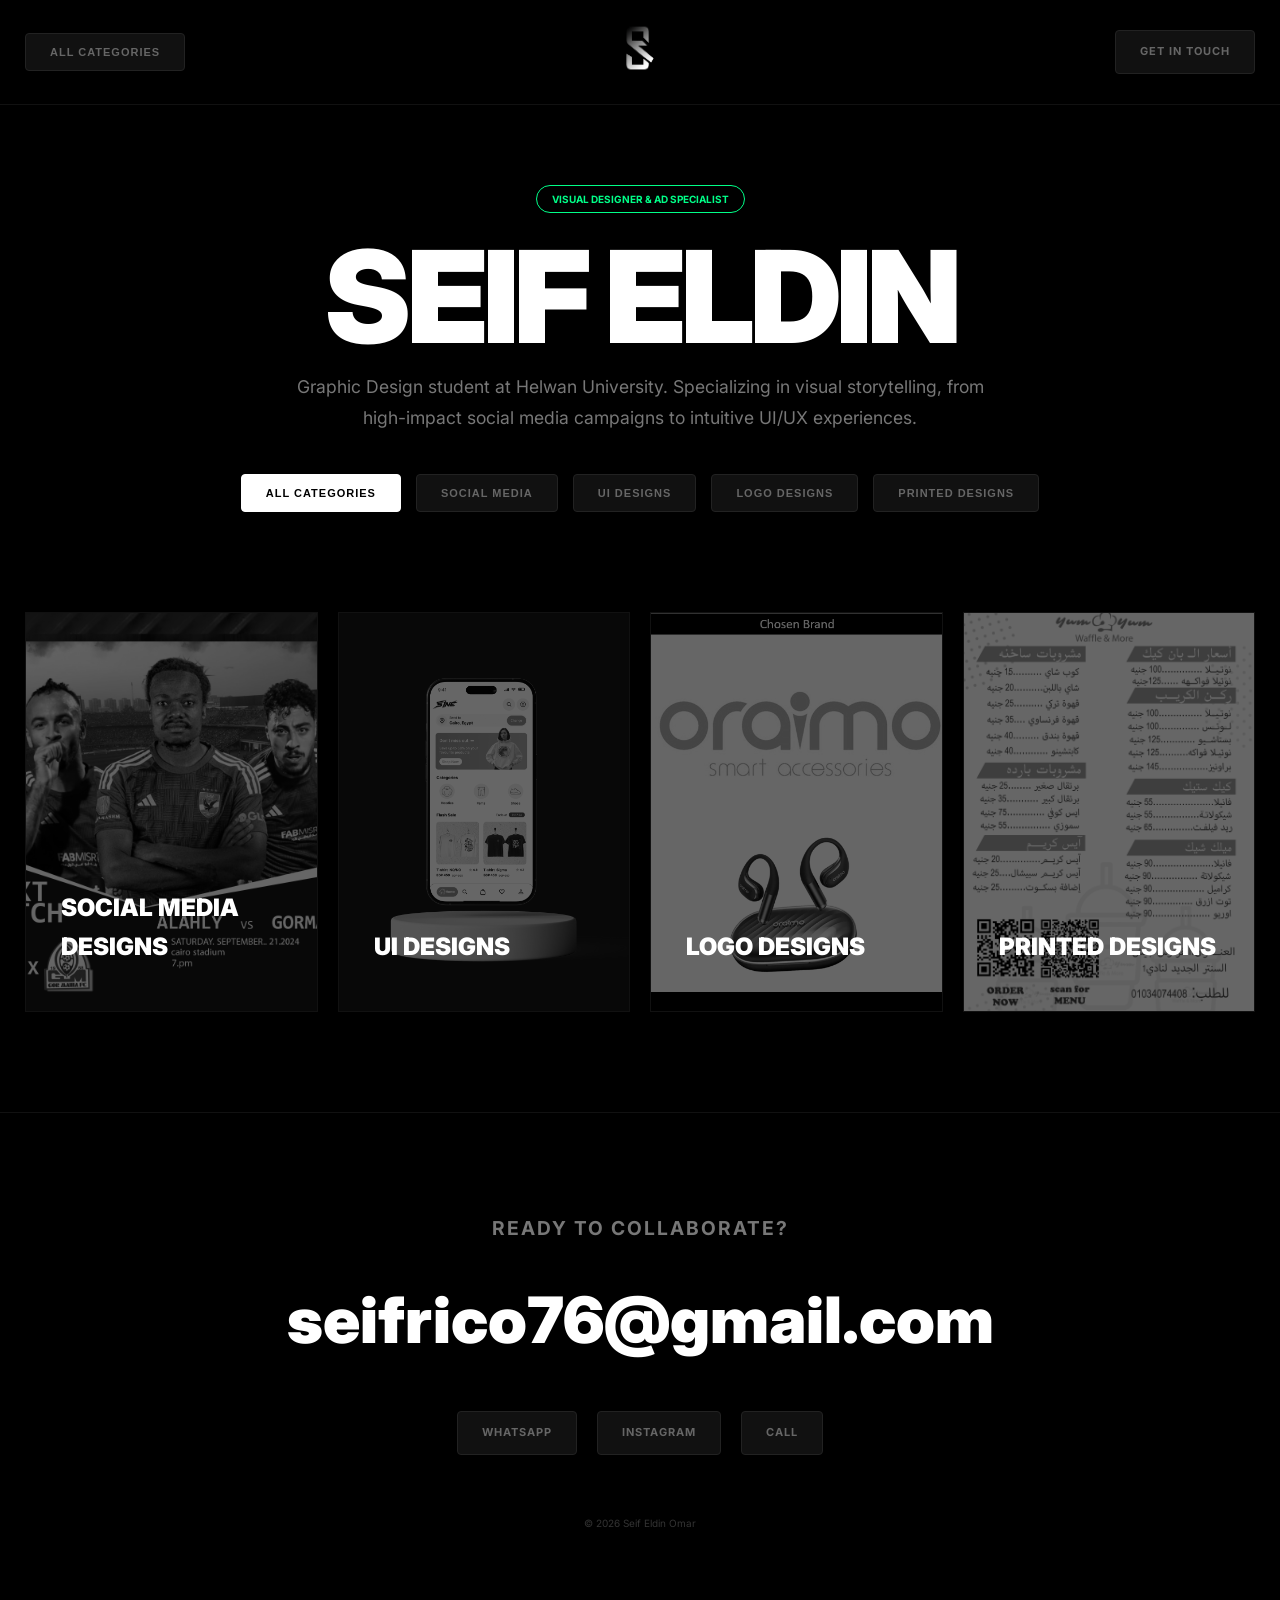
==== index.html @ 11c58bf7 ".." ====
<!DOCTYPE html>
<html lang="en">
<head>
    <meta charset="UTF-8">
    <meta name="viewport" content="width=device-width, initial-scale=1.0">
    <title>Seif Eldin Omar | Portfolio</title>
    <link href="https://fonts.googleapis.com/css2?family=Inter:wght@400;700;900&display=swap" rel="stylesheet">
    <link rel="stylesheet" href="style.css">
</head>
<body>

    <header>
        <nav class="container">
            <div class="nav-left">
                <button class="nav-btn" onclick="showAllCategories()">ALL CATEGORIES</button>
            </div>
            <div class="logo-container">
                <img src="seif logo copy.png" alt="Seif Logo" class="center-logo">
            </div>
            <div class="nav-right">
                <a href="#contact" class="nav-btn">GET IN TOUCH</a>
            </div>
        </nav>
    </header>

    <section class="hero">
        <div class="container">
            <span class="badge">Visual Designer & Ad Specialist</span>
            <h1 class="hero-title">SEIF ELDIN</h1>
            <p class="hero-bio">Graphic Design student at Helwan University. Specializing in visual storytelling, 
                from high-impact social media campaigns to intuitive UI/UX experiences.</p>

            <div class="folder-filters" id="main-filters">
                <button class="filter-btn active" id="btn-all" onclick="showAllCategories()">All Categories</button>
                <button class="filter-btn" id="btn-social" onclick="openCategory('social-main')">Social Media</button>
                <button class="filter-btn" id="btn-ui" onclick="openCategory('ui-main')">UI Designs</button>
                <button class="filter-btn" id="btn-logo" onclick="openCategory('logo-main')">Logo Designs</button>
                <button class="filter-btn" id="btn-printed" onclick="openCategory('printed-main')">Printed Designs</button>
            </div>

            <div class="sub-filters" id="ui-subs" style="display: none;">
                <button class="sub-btn" onclick="filterSelection('sine-app')">Sine App</button>
                <button class="sub-btn" onclick="filterSelection('material-crafts')">Material Crafts App</button>
                <button class="sub-btn" onclick="filterSelection('circa')">Circa Case Study</button>
            </div>

            <div class="sub-filters" id="social-subs" style="display: none;">
                <button class="sub-btn" onclick="filterSelection('football')">Alahly Empire</button>
                <button class="sub-btn" onclick="filterSelection('touha')">Touha Tourism</button>
                <button class="sub-btn" onclick="filterSelection('uni')">Uni Projects</button>
            </div>
            
            <div class="sub-filters" id="logo-subs" style="display: none;">
                <!-- Logo section sub-filters can be added here -->
            </div>

            <div class="sub-filters" id="printed-subs" style="display: none;">
                <button class="sub-btn" onclick="filterSelection('yum')">Yum Yum Menu</button>
            </div>
        </div>
    </section>

    <section id="work" class="container">
        <div class="grid" id="portfolio-grid">
            
            <!-- Category Covers -->
            <div class="card category-cover" onclick="openCategory('social-main')">
                <img src="Alahly V gormahia.png"> <div class="cover-overlay"><h3>Social Media Designs</h3></div>
            </div>
            <div class="card category-cover" onclick="openCategory('ui-main')">
                <img src="sine Home.png"> <div class="cover-overlay"><h3>UI Designs</h3></div>
            </div>
            <div class="card category-cover" onclick="openCategory('logo-main')">
                <img src="Oraimo.png"> <div class="cover-overlay"><h3>Logo Designs</h3></div>
            </div>
            <div class="card category-cover" onclick="openCategory('printed-main')">
                <img src="yum yum menu New 2 copy.jpg"> <div class="cover-overlay"><h3>Printed Designs</h3></div>
            </div>

            <!-- Logo Section Items -->
            <div class="card item-card logo" onclick="window.open('Oraimo logo Redesigns .pdf', '_blank')">
                <img src="Oraimo.png"> 
                <div class="cover-overlay"><h3>[PDF] Oraimo Logo Redesign</h3></div>
            </div>

            <!-- UI Section Items -->
            <div class="card item-card ui circa" onclick="window.open('UI Presentation ( Circa ).pdf', '_blank')">
                <img src="circa cover.png"> 
                <div class="cover-overlay"><h3>[PDF] Circa Case Study</h3></div>
            </div>
            <div class="card item-card ui material-crafts"><img src="splash.png"><h3>Splash</h3></div>
            <div class="card item-card ui material-crafts"><img src="Onboarding 1.png"><h3>Onboarding 1</h3></div>
            <div class="card item-card ui material-crafts"><img src="Onboarding 2.png"><h3>Onboarding 2</h3></div>
            <div class="card item-card ui material-crafts"><img src="Onboarding 3.png"><h3>Onboarding 3</h3></div>
            <div class="card item-card ui material-crafts"><img src="Sign in.png"><h3>Sign In</h3></div>
            <div class="card item-card ui material-crafts"><img src="Sign up.png"><h3>Sign Up</h3></div>
            <div class="card item-card ui material-crafts"><img src="home copy.png"><h3>Home</h3></div>
            <div class="card item-card ui material-crafts"><img src="product list.png"><h3>Product List</h3></div>
            <div class="card item-card ui material-crafts"><img src="product detailes.png"><h3>Product Details</h3></div>
            <div class="card item-card ui material-crafts"><img src="Favourites.png"><h3>Favourites</h3></div>
            <div class="card item-card ui material-crafts"><img src="Cart.png"><h3>Cart</h3></div>
            <div class="card item-card ui material-crafts"><img src="Profile.png"><h3>Profile</h3></div>

            <div class="card item-card ui sine-app"><img src="sine Home.png"><h3>Home</h3></div>
            <div class="card item-card ui sine-app"><img src="sine product List.png"><h3>Product List</h3></div>
            <div class="card item-card ui sine-app"><img src="sine product detailes.png"><h3>Product Details</h3></div>
            <div class="card item-card ui sine-app"><img src="sine filters.png"><h3>Filters</h3></div> 
            <div class="card item-card ui sine-app"><img src="sine Cart.png"><h3>Cart</h3></div>
            <div class="card item-card ui sine-app"><img src="sine Checkout.png"><h3>Checkout</h3></div>
            <div class="card item-card ui sine-app"><img src="sine Orders.png"><h3>Orders</h3></div>
            <div class="card item-card ui sine-app"><img src="sine Addresses.png"><h3>Addresses</h3></div>
            <div class="card item-card ui sine-app"><img src="sine Payment.png"><h3>Payment</h3></div>
            <div class="card item-card ui sine-app"><img src="sine Profile.png"><h3>Profile</h3></div>
            <div class="card item-card ui sine-app"><img src="sine Settings .png"><h3>Settings</h3></div>

            <!-- Social Media Section Items -->
            <div class="card item-card football social"><img src="Alahly V gormahia.png"><h3>Ahly vs Gormahia</h3></div>
            <div class="card item-card football social"><img src="Alahly Vs elesmaily.jpg"><h3>Ahly vs Ismaily</h3></div>
            <div class="card item-card football social"><img src="Alahly Vs Elzamalek.png"><h3>Ahly vs Zamalek</h3></div>
            <div class="card item-card football social"><img src="Alahly vs Patchuca.png"><h3>Ahly vs Patchuca</h3></div>
            <div class="card item-card football social"><img src="Real Madrid vs Sevilla copy.png"><h3>Real Madrid vs Sevilla</h3></div>
            <div class="card item-card touha social"><img src="اسوان 1.png"><h3>Aswan</h3></div>
            <div class="card item-card touha social"><img src="الاقصر 2.png"><h3>Luxor</h3></div>
            <div class="card item-card touha social"><img src="Touha.png"><h3>Touha</h3></div>
            <div class="card item-card uni social"><img src="Isis Green tea copy.jpg"><h3>Isis</h3></div>
            <div class="card item-card uni social"><img src="Redbull copy.jpg"><h3>Redbull</h3></div>
            <div class="card item-card uni social"><img src="Six hats white (Bab elsham) copy.jpg"><h3>Bab Elsham</h3></div>
            <div class="card item-card uni social"><img src="collage 1 copy.jpg"><h3>Collage</h3></div>
            <div class="card item-card uni social"><img src="Frida copy.jpg"><h3>Frida</h3></div>
            <div class="card item-card uni social"><img src="Twist final 1.jpg"><h3>Twist</h3></div>

            <!-- Printed Section Items -->
            <div class="card item-card printed yum"><img src="yum yum menu New 2 copy.jpg"><h3>Yum Yum Menu</h3></div>
            <div class="card item-card printed yum"><img src="Vedio frame 1.jpg"><h3>Video Frame</h3></div>
        </div>
    </section>

    <div id="myModal" class="modal">
        <span class="close">&times;</span>
        <img class="modal-content" id="img01">
        <div id="caption"></div>
    </div>

    <footer id="contact">
        <div class="container">
            <h2 class="footer-title">Ready to collaborate?</h2>
            <a href="mailto:seifrico76@gmail.com" class="email-link">seifrico76@gmail.com</a>
            <div class="contact-grid">
                <a href="https://wa.me/201002324228" target="_blank" class="contact-item btn-styled">WhatsApp</a>
                <a href="https://www.instagram.com/seifomar__" target="_blank" class="contact-item btn-styled">Instagram</a>
                <a href="tel:01002324228" class="contact-item btn-styled">Call</a>
            </div>
            <p class="copyright">© 2026 Seif Eldin Omar</p>
        </div>
    </footer>

    <script>
        function openCategory(type) {
            document.querySelectorAll('.sub-filters').forEach(el => el.style.display = 'none');
            document.querySelectorAll('.item-card').forEach(el => el.style.display = 'none');
            document.querySelectorAll('.category-cover').forEach(el => el.style.display = 'none');
            document.querySelectorAll('.filter-btn').forEach(b => b.classList.remove('active'));
            
            if (type === 'social-main') {
                document.getElementById('social-subs').style.display = 'flex';
                document.getElementById('btn-social').classList.add('active');
                filterSelection('social');
            } else if (type === 'ui-main') {
                document.getElementById('ui-subs').style.display = 'flex';
                document.getElementById('btn-ui').classList.add('active');
                filterSelection('ui');
            } else if (type === 'logo-main') {
                document.getElementById('logo-subs').style.display = 'flex';
                document.getElementById('btn-logo').classList.add('active');
                filterSelection('logo');
            } else if (type === 'printed-main') {
                document.getElementById('printed-subs').style.display = 'flex';
                document.getElementById('btn-printed').classList.add('active');
                filterSelection('printed');
            }
        }

        function showAllCategories() {
            document.querySelectorAll('.sub-filters').forEach(el => el.style.display = 'none');
            document.querySelectorAll('.item-card').forEach(el => el.style.display = 'none');
            document.querySelectorAll('.category-cover').forEach(el => el.style.display = 'block');
            document.querySelectorAll('.filter-btn').forEach(b => b.classList.remove('active'));
            document.getElementById('btn-all').classList.add('active');
        }

        function filterSelection(c) {
            var x = document.getElementsByClassName("item-card");
            for (var i = 0; i < x.length; i++) {
                x[i].style.display = "none";
                if (x[i].className.indexOf(c) > -1) x[i].style.display = "block";
            }
        }

        window.onload = showAllCategories;

        var modal = document.getElementById("myModal");
        var modalImg = document.getElementById("img01");
        
        document.getElementById('portfolio-grid').addEventListener('click', function(e) {
            const card = e.target.closest('.item-card');
            if (e.target.tagName === 'IMG' && card && !card.classList.contains('circa') && !card.classList.contains('logo')) {
                modal.style.display = "block";
                modalImg.src = e.target.src;
                document.getElementById("caption").innerHTML = card.querySelector('h3').innerHTML;
            }
        });

        document.querySelector(".close").onclick = function() { modal.style.display = "none"; }
        window.onclick = function(event) { if (event.target == modal) modal.style.display = "none"; }
    </script>
</body>
</html>
---- style.css ----
/* --- Root Variables --- */
:root {
    --bg: #000;
    --accent: #00ff88;
    --text-dim: #777;
    --border: #222;
    --card-bg: #080808;
    --white: #ffffff;
}

/* --- Global Reset --- */
* {
    margin: 0;
    padding: 0;
    box-sizing: border-box;
}

body {
    background: var(--bg);
    color: var(--white);
    font-family: 'Inter', sans-serif;
    overflow-x: hidden;
    line-height: 1.6;
}

.container {
    max-width: 1400px;
    margin: 0 auto;
    padding: 0 25px;
}

/* --- Global Buttons & Links --- */
.filter-btn, .nav-btn, .btn-styled {
    background: #111;
    color: #666;
    border: 1px solid var(--border);
    padding: 12px 24px;
    cursor: pointer;
    font-weight: 700;
    border-radius: 4px;
    text-transform: uppercase;
    font-size: 11px;
    letter-spacing: 1px;
    transition: all 0.3s ease;
    text-decoration: none;
    display: inline-block;
}

.filter-btn.active, .filter-btn:hover, .nav-btn:hover, .btn-styled:hover {
    background: var(--white) !important;
    color: #000 !important;
    border-color: var(--white) !important;
}

/* --- Header & Navigation --- */
header {
    padding: 30px 0;
    position: sticky;
    top: 0;
    background: rgba(0, 0, 0, 0.85);
    backdrop-filter: blur(15px);
    z-index: 1000;
    border-bottom: 1px solid #111;
}

nav {
    display: flex;
    justify-content: space-between;
    align-items: center;
    position: relative;
}

.logo-container {
    position: absolute;
    left: 50%;
    transform: translateX(-50%);
}

.center-logo {
    height: 60px;
    filter: invert(1);
    transition: 0.5s ease;
    cursor: pointer;
}

/* --- Hero Section --- */
.hero {
    padding: 80px 0 40px;
    text-align: center;
}

.badge {
    display: inline-block;
    padding: 5px 15px;
    border: 1px solid var(--accent);
    color: var(--accent);
    font-size: 10px;
    text-transform: uppercase;
    font-weight: 700;
    border-radius: 20px;
    margin-bottom: 20px;
}

.hero-title {
    font-size: clamp(3rem, 10vw, 8rem);
    font-weight: 900;
    letter-spacing: -5px;
    margin-bottom: 10px;
    line-height: 1;
}

.hero-bio {
    max-width: 700px;
    margin: 0 auto 40px;
    font-size: 1.1rem;
    color: var(--text-dim);
    line-height: 1.8;
}

/* --- Filters Layout --- */
.folder-filters {
    display: flex;
    justify-content: center;
    gap: 15px;
    flex-wrap: wrap;
}

/* Sub-Filters (Green Capsules) */
.sub-filters {
    display: flex;
    justify-content: center;
    gap: 12px;
    margin-top: 30px;
    margin-bottom: 20px;
    flex-wrap: wrap;
    animation: fadeIn 0.5s ease;
}

.sub-btn {
    background: transparent;
    color: var(--accent);
    border: 1px solid var(--accent);
    padding: 10px 25px;
    cursor: pointer;
    border-radius: 30px;
    font-size: 11px;
    font-weight: 700;
    text-transform: uppercase;
    transition: 0.3s;
}

.sub-btn:hover {
    background: var(--accent);
    color: #000;
}

@keyframes fadeIn {
    from { opacity: 0; transform: translateY(-10px); }
    to { opacity: 1; transform: translateY(0); }
}

/* --- Grid System - 4 columns --- */
.grid {
    display: grid;
    grid-template-columns: repeat(4, 1fr);
    gap: 20px;
    padding: 60px 0 100px;
}

.card {
    background: var(--card-bg);
    border: 1px solid #111;
    overflow: hidden;
    cursor: pointer;
    transition: 0.3s;
}

.card img {
    width: 100%;
    aspect-ratio: 1/1.2;
    object-fit: cover;
    display: block;
    filter: grayscale(1);
    transition: 0.6s;
}

.card:hover img {
    filter: grayscale(0);
    transform: scale(1.03);
}

.card h3 {
    padding: 15px;
    font-size: 11px;
    color: var(--text-dim);
    text-align: center;
    text-transform: uppercase;
}

/* PDF/Logo Specific Formatting */
.item-card.circa img, .item-card.logo img {
    object-fit: contain;
    background: #000;
    padding: 20px;
}

/* --- Category Covers --- */
.category-cover {
    position: relative;
    height: 400px;
}

.category-cover img {
    height: 100%;
    filter: brightness(0.4) grayscale(1);
}

.cover-overlay {
    position: absolute;
    bottom: 30px;
    left: 20px;
    pointer-events: none;
}

.cover-overlay h3 {
    font-size: 24px;
    color: var(--white);
    font-weight: 900;
    text-align: left;
}

.item-card {
    display: none;
}

/* --- Modal --- */
.modal {
    display: none;
    position: fixed;
    z-index: 2000;
    left: 0; top: 0;
    width: 100%; height: 100%;
    background: rgba(0,0,0,0.95);
    backdrop-filter: blur(10px);
}

.modal-content {
    margin: auto;
    display: block;
    max-height: 85vh;
    position: relative;
    top: 50%;
    transform: translateY(-50%);
}

.close {
    position: absolute;
    top: 20px;
    right: 35px;
    color: #fff;
    font-size: 40px;
    cursor: pointer;
}

#caption {
    text-align: center;
    color: var(--accent);
    padding: 10px;
    text-transform: uppercase;
}

/* --- Footer --- */
footer {
    padding: 100px 0;
    text-align: center;
    border-top: 1px solid #111;
}

.footer-title {
    font-size: 1.2rem;
    color: var(--text-dim);
    margin-bottom: 25px;
    text-transform: uppercase;
    letter-spacing: 2px;
}

.email-link {
    font-size: clamp(2rem, 5vw, 4rem);
    color: var(--white);
    text-decoration: none;
    font-weight: 900;
}

.email-link:hover { color: var(--accent); }

.contact-grid {
    display: flex;
    justify-content: center;
    gap: 20px;
    margin-top: 40px;
    flex-wrap: wrap;
}

.copyright { margin-top: 60px; color: #333; font-size: 10px; }

/* --- Responsive --- */
@media (max-width: 1024px) { .grid { grid-template-columns: repeat(2, 1fr); } }
@media (max-width: 600px) { 
    .grid { grid-template-columns: 1fr; }
    .logo-container { position: static; transform: none; margin-bottom: 10px; }
    nav { flex-direction: column; }
}
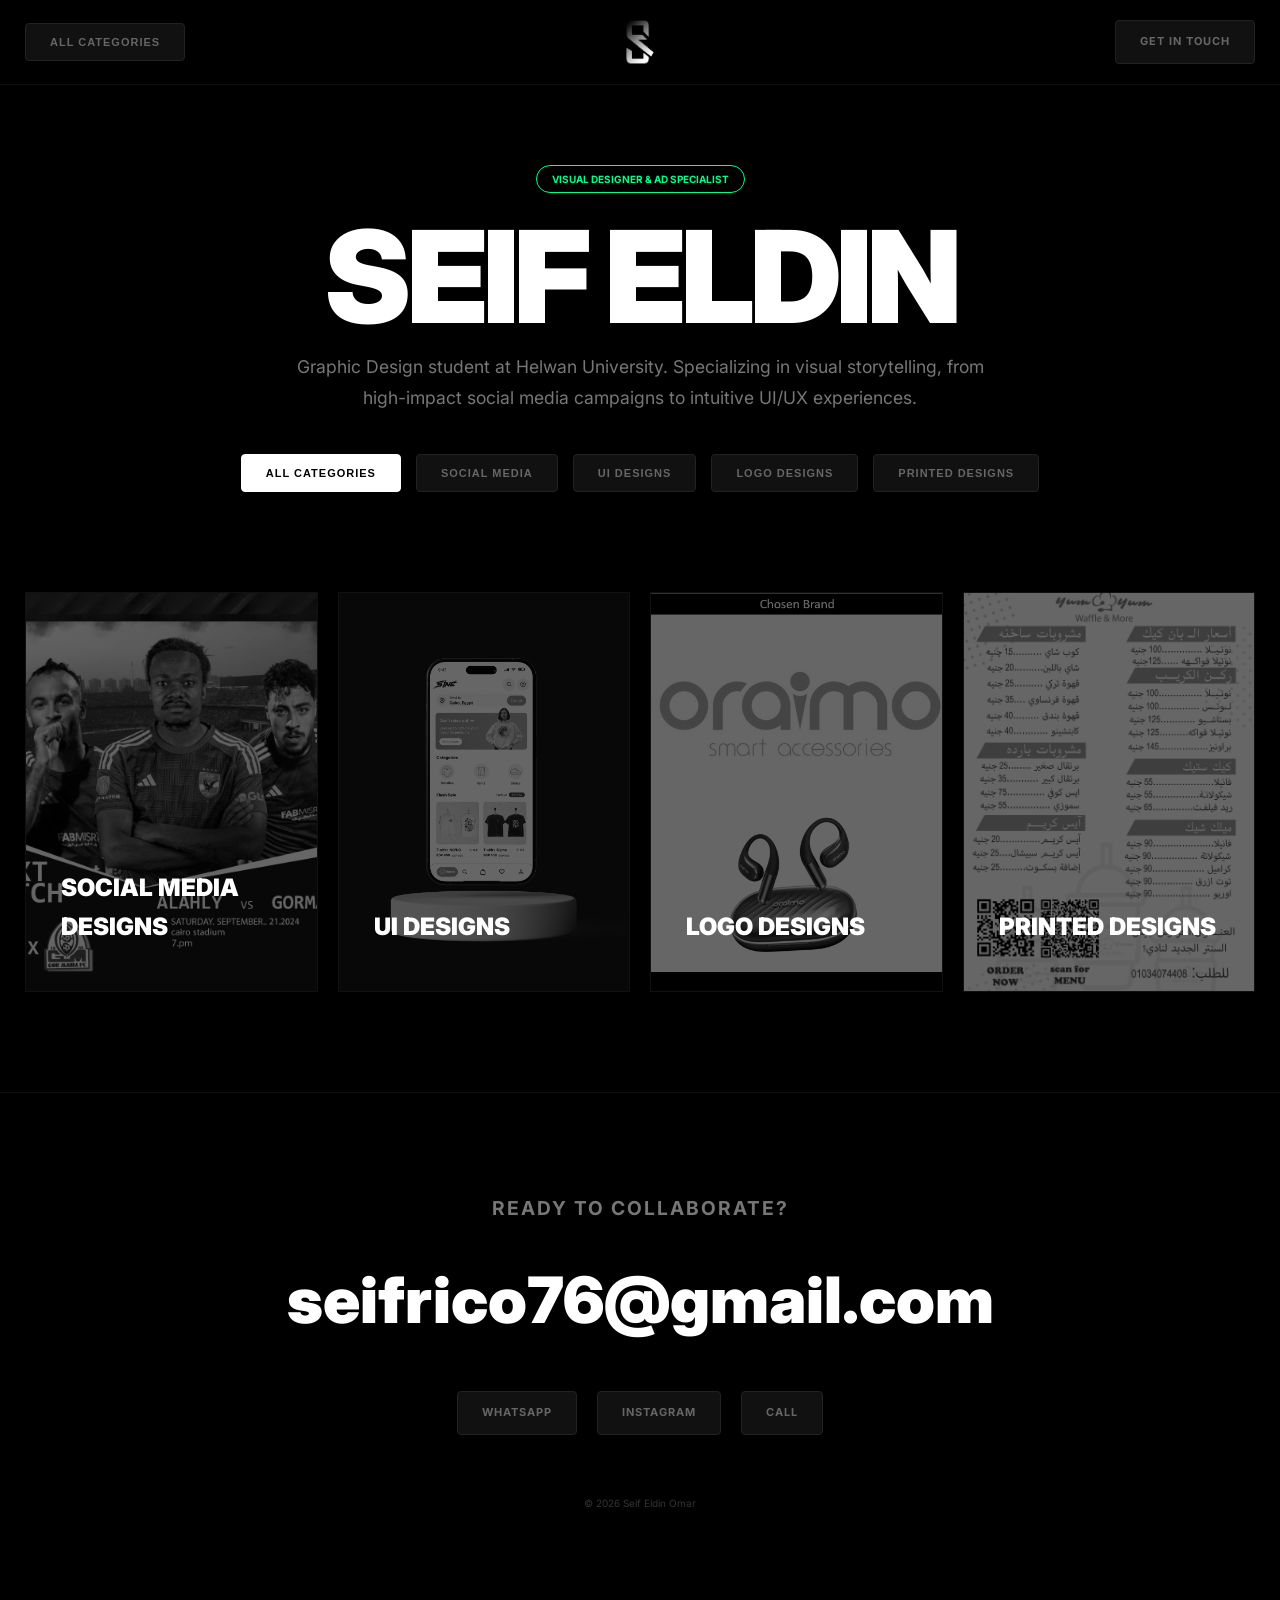
==== commit 5ff0081e: ".." ====
--- a/index.html
+++ b/index.html
@@ -9,7 +9,7 @@
 </head>
 <body>
 
-    <header>
+   <header>
         <nav class="container">
             <div class="nav-left">
                 <button class="nav-btn" onclick="showAllCategories()">ALL CATEGORIES</button>
@@ -78,16 +78,11 @@
             </div>
 
             <!-- Logo Section Items -->
-            <div class="card item-card logo" onclick="window.open('Oraimo logo Redesigns .pdf', '_blank')">
-                <img src="Oraimo.png"> 
-                <div class="cover-overlay"><h3>[PDF] Oraimo Logo Redesign</h3></div>
-            </div>
+            <div class="card item-card logo" onclick="window.open('Oraimo logo Redesigns .pdf', '_blank')"><img src="Oraimo.png"><h3>[PDF] Oraimo Logo Redesign</h3></div>
 
             <!-- UI Section Items -->
-            <div class="card item-card ui circa" onclick="window.open('UI Presentation ( Circa ).pdf', '_blank')">
-                <img src="circa cover.png"> 
-                <div class="cover-overlay"><h3>[PDF] Circa Case Study</h3></div>
-            </div>
+
+            <div class="card item-card ui circa" onclick="window.open('UI Presentation ( Circa ).pdf', '_blank')"><img src="circa cover.png"><h3>[PDF] Circa Case Study</h3></div>
             <div class="card item-card ui material-crafts"><img src="splash.png"><h3>Splash</h3></div>
             <div class="card item-card ui material-crafts"><img src="Onboarding 1.png"><h3>Onboarding 1</h3></div>
             <div class="card item-card ui material-crafts"><img src="Onboarding 2.png"><h3>Onboarding 2</h3></div>
--- a/style.css
+++ b/style.css
@@ -44,6 +44,7 @@
     transition: all 0.3s ease;
     text-decoration: none;
     display: inline-block;
+    text-align: center;
 }
 
 .filter-btn.active, .filter-btn:hover, .nav-btn:hover, .btn-styled:hover {
@@ -54,11 +55,12 @@
 
 /* --- Header & Navigation --- */
 header {
-    padding: 30px 0;
+    padding: 20px 0;
     position: sticky;
     top: 0;
     background: rgba(0, 0, 0, 0.85);
     backdrop-filter: blur(15px);
+    -webkit-backdrop-filter: blur(15px);
     z-index: 1000;
     border-bottom: 1px solid #111;
 }
@@ -81,6 +83,7 @@
     filter: invert(1);
     transition: 0.5s ease;
     cursor: pointer;
+    display: block;
 }
 
 /* --- Hero Section --- */
@@ -248,6 +251,8 @@
     margin: auto;
     display: block;
     max-height: 85vh;
+    max-width: 90vw;
+    object-fit: contain;
     position: relative;
     top: 50%;
     transform: translateY(-50%);
@@ -256,17 +261,21 @@
 .close {
     position: absolute;
     top: 20px;
-    right: 35px;
+    right: 25px;
     color: #fff;
     font-size: 40px;
     cursor: pointer;
+    z-index: 2001;
 }
 
 #caption {
     text-align: center;
     color: var(--accent);
-    padding: 10px;
-    text-transform: uppercase;
+    padding: 15px;
+    text-transform: uppercase;
+    position: absolute;
+    bottom: 20px;
+    width: 100%;
 }
 
 /* --- Footer --- */
@@ -289,6 +298,7 @@
     color: var(--white);
     text-decoration: none;
     font-weight: 900;
+    word-break: break-word;
 }
 
 .email-link:hover { color: var(--accent); }
@@ -303,10 +313,131 @@
 
 .copyright { margin-top: 60px; color: #333; font-size: 10px; }
 
-/* --- Responsive --- */
-@media (max-width: 1024px) { .grid { grid-template-columns: repeat(2, 1fr); } }
-@media (max-width: 600px) { 
-    .grid { grid-template-columns: 1fr; }
-    .logo-container { position: static; transform: none; margin-bottom: 10px; }
-    nav { flex-direction: column; }
+
+/* --- Responsive Media Queries --- */
+
+/* شاشات اللابتوب الصغيرة والتابلت */
+@media (max-width: 1024px) { 
+    .grid { 
+        grid-template-columns: repeat(2, 1fr); 
+        padding: 40px 0;
+    }
+    .category-cover {
+        height: 300px;
+    }
+}
+
+/* شاشات الموبايل الكبيرة والصغيرة */
+@media (max-width: 768px) {
+    .container {
+        padding: 0 15px;
+    }
+    
+    header {
+        padding: 15px 0;
+    }
+
+    nav { 
+        flex-direction: row; /* الحفاظ على التصميم الأفقي للـ Navbar */
+        justify-content: space-between;
+    }
+
+    .logo-container { 
+        position: static; 
+        transform: none; 
+        order: 2; /* وضع اللوجو في المنتصف بين الزرين */
+    }
+
+    .nav-left { order: 1; }
+    .nav-right { order: 3; }
+
+    .nav-btn {
+        padding: 8px 12px;
+        font-size: 9px;
+    }
+
+    .center-logo {
+        height: 40px; /* تصغير حجم اللوجو ليناسب المساحة المضغوطة */
+    }
+
+    .hero {
+        padding: 50px 0 30px;
+    }
+
+    .hero-title {
+        letter-spacing: -2px;
+        margin-bottom: 15px;
+    }
+
+    .hero-bio {
+        font-size: 0.95rem;
+        padding: 0 10px;
+        margin-bottom: 30px;
+    }
+
+    .folder-filters {
+        gap: 8px;
+    }
+
+    .filter-btn {
+        padding: 10px 16px;
+        font-size: 10px;
+        flex: 1 1 calc(50% - 8px); /* جعل الأزرار تأخذ نصف العرض بالتساوي في الموبايل */
+        text-align: center;
+    }
+
+    .sub-filters {
+        gap: 8px;
+        margin-top: 20px;
+    }
+
+    .sub-btn {
+        padding: 8px 16px;
+        font-size: 10px;
+    }
+
+    .grid { 
+        grid-template-columns: 1fr; /* جعل الكروت تحت بعضها بشكل رأسي مريح */
+        gap: 15px;
+        padding: 30px 0 60px;
+    }
+
+    .category-cover {
+        height: 220px;
+    }
+
+    .cover-overlay h3 {
+        font-size: 18px;
+    }
+
+    .card h3 {
+        font-size: 10px;
+        padding: 12px;
+    }
+
+    .modal-content {
+        max-width: 95vw;
+    }
+
+    .close {
+        top: 15px;
+        right: 20px;
+        font-size: 35px;
+    }
+
+    footer {
+        padding: 60px 0;
+    }
+
+    .contact-grid {
+        flex-direction: column;
+        gap: 10px;
+        width: 100%;
+        padding: 0 20px;
+    }
+
+    .btn-styled {
+        width: 100%; /* جعل أزرار التواصل تأخذ العرض الكامل لسهولة الضغط عليها بالصابع */
+        padding: 14px;
+    }
 }
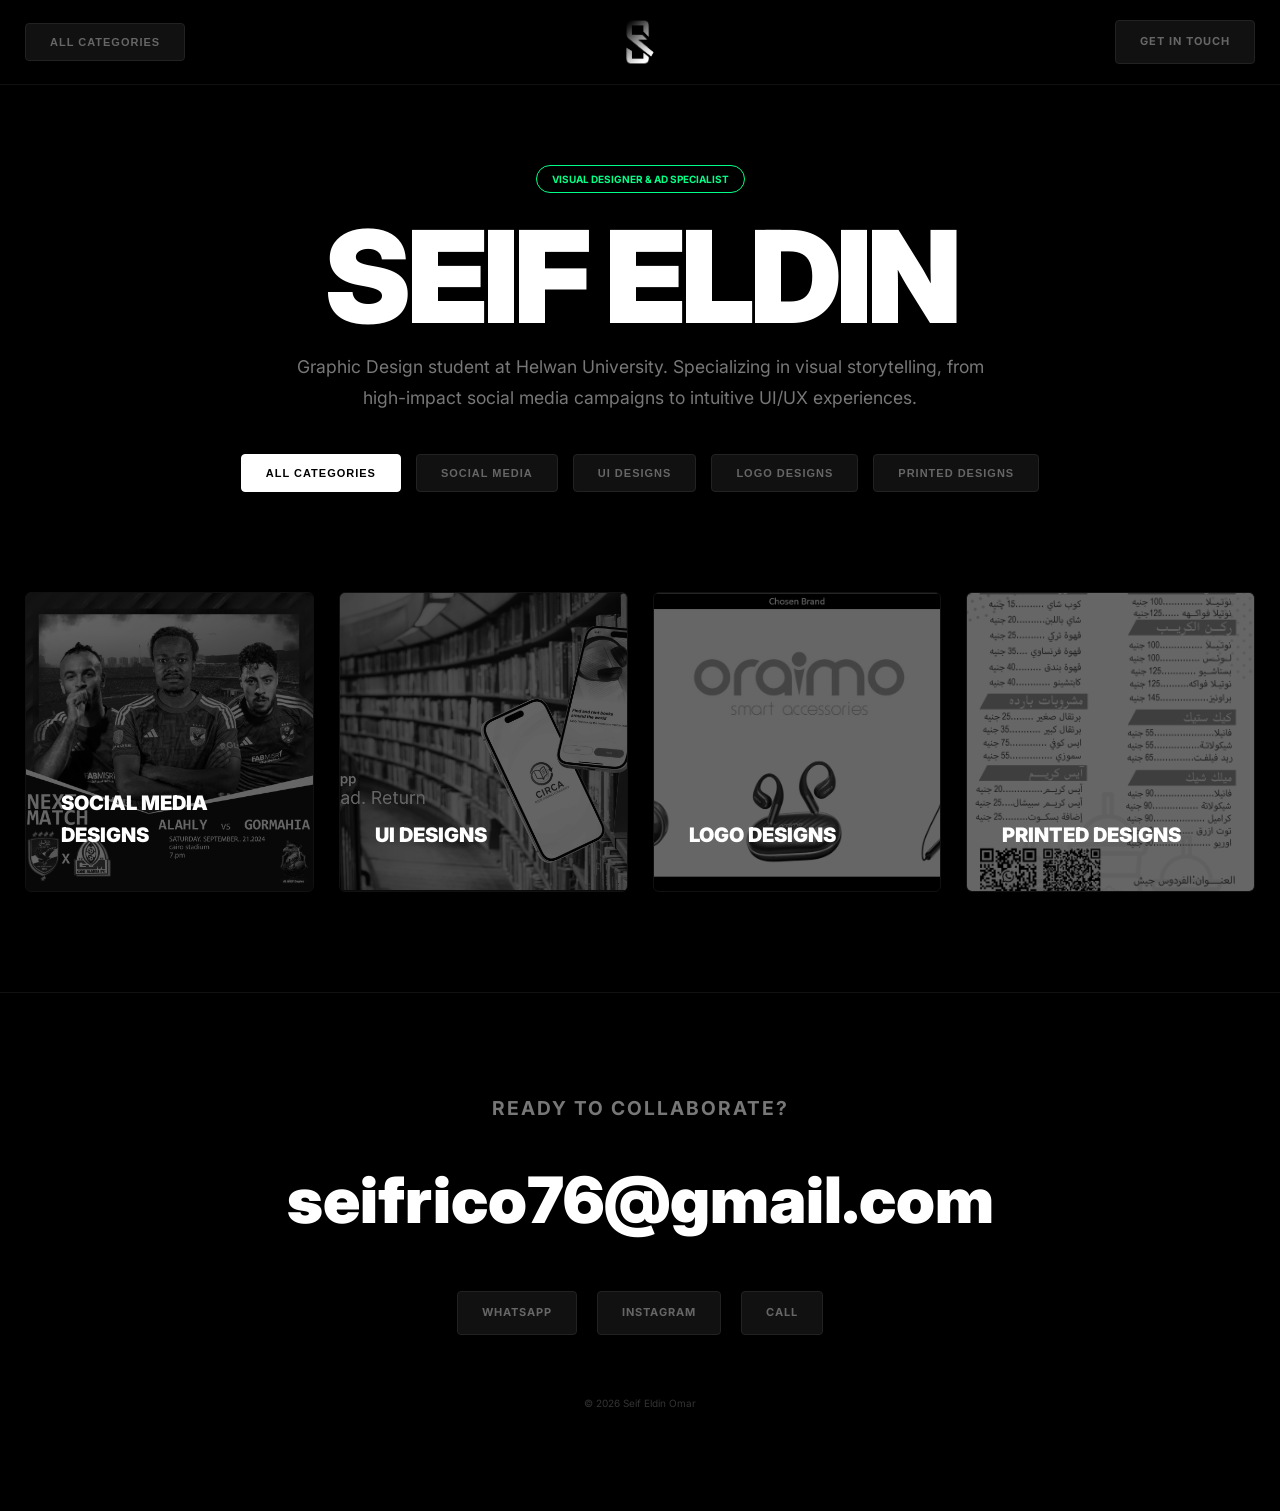
==== commit b04107cc: ".." ====
--- a/index.html
+++ b/index.html
@@ -61,6 +61,7 @@
     </section>
 
     <section id="work" class="container">
+        <!-- بداية الجريد سيستم -->
         <div class="grid" id="portfolio-grid">
             
             <!-- Category Covers -->
@@ -68,7 +69,7 @@
                 <img src="Alahly V gormahia.png"> <div class="cover-overlay"><h3>Social Media Designs</h3></div>
             </div>
             <div class="card category-cover" onclick="openCategory('ui-main')">
-                <img src="sine Home.png"> <div class="cover-overlay"><h3>UI Designs</h3></div>
+                <img src="circa cover.png"> <div class="cover-overlay"><h3>UI Designs</h3></div>
             </div>
             <div class="card category-cover" onclick="openCategory('logo-main')">
                 <img src="Oraimo.png"> <div class="cover-overlay"><h3>Logo Designs</h3></div>
@@ -81,20 +82,8 @@
             <div class="card item-card logo" onclick="window.open('Oraimo logo Redesigns .pdf', '_blank')"><img src="Oraimo.png"><h3>[PDF] Oraimo Logo Redesign</h3></div>
 
             <!-- UI Section Items -->
-
             <div class="card item-card ui circa" onclick="window.open('UI Presentation ( Circa ).pdf', '_blank')"><img src="circa cover.png"><h3>[PDF] Circa Case Study</h3></div>
-            <div class="card item-card ui material-crafts"><img src="splash.png"><h3>Splash</h3></div>
-            <div class="card item-card ui material-crafts"><img src="Onboarding 1.png"><h3>Onboarding 1</h3></div>
-            <div class="card item-card ui material-crafts"><img src="Onboarding 2.png"><h3>Onboarding 2</h3></div>
-            <div class="card item-card ui material-crafts"><img src="Onboarding 3.png"><h3>Onboarding 3</h3></div>
-            <div class="card item-card ui material-crafts"><img src="Sign in.png"><h3>Sign In</h3></div>
-            <div class="card item-card ui material-crafts"><img src="Sign up.png"><h3>Sign Up</h3></div>
-            <div class="card item-card ui material-crafts"><img src="home copy.png"><h3>Home</h3></div>
-            <div class="card item-card ui material-crafts"><img src="product list.png"><h3>Product List</h3></div>
-            <div class="card item-card ui material-crafts"><img src="product detailes.png"><h3>Product Details</h3></div>
-            <div class="card item-card ui material-crafts"><img src="Favourites.png"><h3>Favourites</h3></div>
-            <div class="card item-card ui material-crafts"><img src="Cart.png"><h3>Cart</h3></div>
-            <div class="card item-card ui material-crafts"><img src="Profile.png"><h3>Profile</h3></div>
+            <div class="card item-card ui circa" onclick="window.open('Material Crafts casestudy.pdf', '_blank')"><img src="Material Crafts casestudy.png"><h3>[PDF] Material Crafts casestudy</h3></div>
 
             <div class="card item-card ui sine-app"><img src="sine Home.png"><h3>Home</h3></div>
             <div class="card item-card ui sine-app"><img src="sine product List.png"><h3>Product List</h3></div>
@@ -127,7 +116,8 @@
             <!-- Printed Section Items -->
             <div class="card item-card printed yum"><img src="yum yum menu New 2 copy.jpg"><h3>Yum Yum Menu</h3></div>
             <div class="card item-card printed yum"><img src="Vedio frame 1.jpg"><h3>Video Frame</h3></div>
-        </div>
+            
+        </div> <!-- قفلة الـ Grid المظبوطة هنا مكانها الأصلي -->
     </section>
 
     <div id="myModal" class="modal">
--- a/style.css
+++ b/style.css
@@ -162,12 +162,14 @@
     to { opacity: 1; transform: translateY(0); }
 }
 
-/* --- Grid System - 4 columns --- */
+/* --- Grid System --- */
 .grid {
     display: grid;
-    grid-template-columns: repeat(4, 1fr);
-    gap: 20px;
+    /* إجبار الجريد على عرض 4 كروت بالظبط بالتساوي في الصف الواحد للشاشات الكبيرة */
+    grid-template-columns: repeat(4, 1fr); 
+    gap: 25px;
     padding: 60px 0 100px;
+    width: 100%;
 }
 
 .card {
@@ -176,12 +178,15 @@
     overflow: hidden;
     cursor: pointer;
     transition: 0.3s;
-}
-
+    border-radius: 6px;
+    width: 100%; /* الكارد يتطابق مع مساحة العمود المرن المخصص له */
+}
+
+/* ضبط مقاس الصور ليكون بارتفاع 300px وتملأ عرض الكارد لتظهر مربعة ومظبوطة */
 .card img {
     width: 100%;
-    aspect-ratio: 1/1.2;
-    object-fit: cover;
+    height: 300px;        /* تثبيت الارتفاع عند 300px لضمان الشكل المربع المتناسق */
+    object-fit: cover;    /* قص حواف الصورة تلقائيًا لمنع التمطيط أو التشويه */
     display: block;
     filter: grayscale(1);
     transition: 0.6s;
@@ -200,33 +205,38 @@
     text-transform: uppercase;
 }
 
-/* PDF/Logo Specific Formatting */
+/* مواءمة كروت الـ PDF واللوجو لتصبح متناسقة تماماً ومربعة */
 .item-card.circa img, .item-card.logo img {
-    object-fit: contain;
-    background: #000;
-    padding: 20px;
+    object-fit: contain;  
+    background: #080808;
+    padding: 25px;
+    height: 300px;        /* توحيد الارتفاع المربع مع باقي الصور */
+    width: 100%;
 }
 
 /* --- Category Covers --- */
 .category-cover {
     position: relative;
-    height: 400px;
+    height: 300px;        /* جعل غلاف الفولدر بنفس الارتفاع المربع المتناسق */
+    width: 100%;
 }
 
 .category-cover img {
     height: 100%;
+    width: 100%;
+    object-fit: cover;
     filter: brightness(0.4) grayscale(1);
 }
 
 .cover-overlay {
     position: absolute;
-    bottom: 30px;
+    bottom: 25px;
     left: 20px;
     pointer-events: none;
 }
 
 .cover-overlay h3 {
-    font-size: 24px;
+    font-size: 20px;
     color: var(--white);
     font-weight: 900;
     text-align: left;
@@ -250,9 +260,9 @@
 .modal-content {
     margin: auto;
     display: block;
-    max-height: 85vh;
-    max-width: 90vw;
-    object-fit: contain;
+    max-height: 80vh;    
+    max-width: 85vw;     
+    object-fit: contain; 
     position: relative;
     top: 50%;
     transform: translateY(-50%);
@@ -319,15 +329,14 @@
 /* شاشات اللابتوب الصغيرة والتابلت */
 @media (max-width: 1024px) { 
     .grid { 
+        /* على الشاشات المتوسطة والتابلت يتحول الجريد تلقائيًا إلى كارتين في الصف عشان المقاسات تفضل واضحة */
         grid-template-columns: repeat(2, 1fr); 
+        gap: 20px;
         padding: 40px 0;
     }
-    .category-cover {
-        height: 300px;
-    }
-}
-
-/* شاشات الموبايل الكبيرة والصغيرة */
+}
+
+/* شاشات الموبايل */
 @media (max-width: 768px) {
     .container {
         padding: 0 15px;
@@ -338,14 +347,14 @@
     }
 
     nav { 
-        flex-direction: row; /* الحفاظ على التصميم الأفقي للـ Navbar */
+        flex-direction: row; 
         justify-content: space-between;
     }
 
     .logo-container { 
         position: static; 
         transform: none; 
-        order: 2; /* وضع اللوجو في المنتصف بين الزرين */
+        order: 2; 
     }
 
     .nav-left { order: 1; }
@@ -357,7 +366,7 @@
     }
 
     .center-logo {
-        height: 40px; /* تصغير حجم اللوجو ليناسب المساحة المضغوطة */
+        height: 40px; 
     }
 
     .hero {
@@ -382,7 +391,7 @@
     .filter-btn {
         padding: 10px 16px;
         font-size: 10px;
-        flex: 1 1 calc(50% - 8px); /* جعل الأزرار تأخذ نصف العرض بالتساوي في الموبايل */
+        flex: 1 1 calc(50% - 8px); 
         text-align: center;
     }
 
@@ -397,13 +406,18 @@
     }
 
     .grid { 
-        grid-template-columns: 1fr; /* جعل الكروت تحت بعضها بشكل رأسي مريح */
+        /* على شاشات الموبايل يظهر كارد واحد مالي الشاشة رأسيًا بشكل منظم */
+        grid-template-columns: 1fr; 
         gap: 15px;
         padding: 30px 0 60px;
     }
 
+    .card img, .item-card.circa img, .item-card.logo img {
+        height: 300px; /* الحفاظ الكامل على الارتفاع المربع حتى على الموبايل */
+    }
+
     .category-cover {
-        height: 220px;
+        height: 300px;
     }
 
     .cover-overlay h3 {
@@ -417,6 +431,7 @@
 
     .modal-content {
         max-width: 95vw;
+        max-height: 75vh;
     }
 
     .close {
@@ -437,7 +452,7 @@
     }
 
     .btn-styled {
-        width: 100%; /* جعل أزرار التواصل تأخذ العرض الكامل لسهولة الضغط عليها بالصابع */
+        width: 100%; 
         padding: 14px;
     }
 }
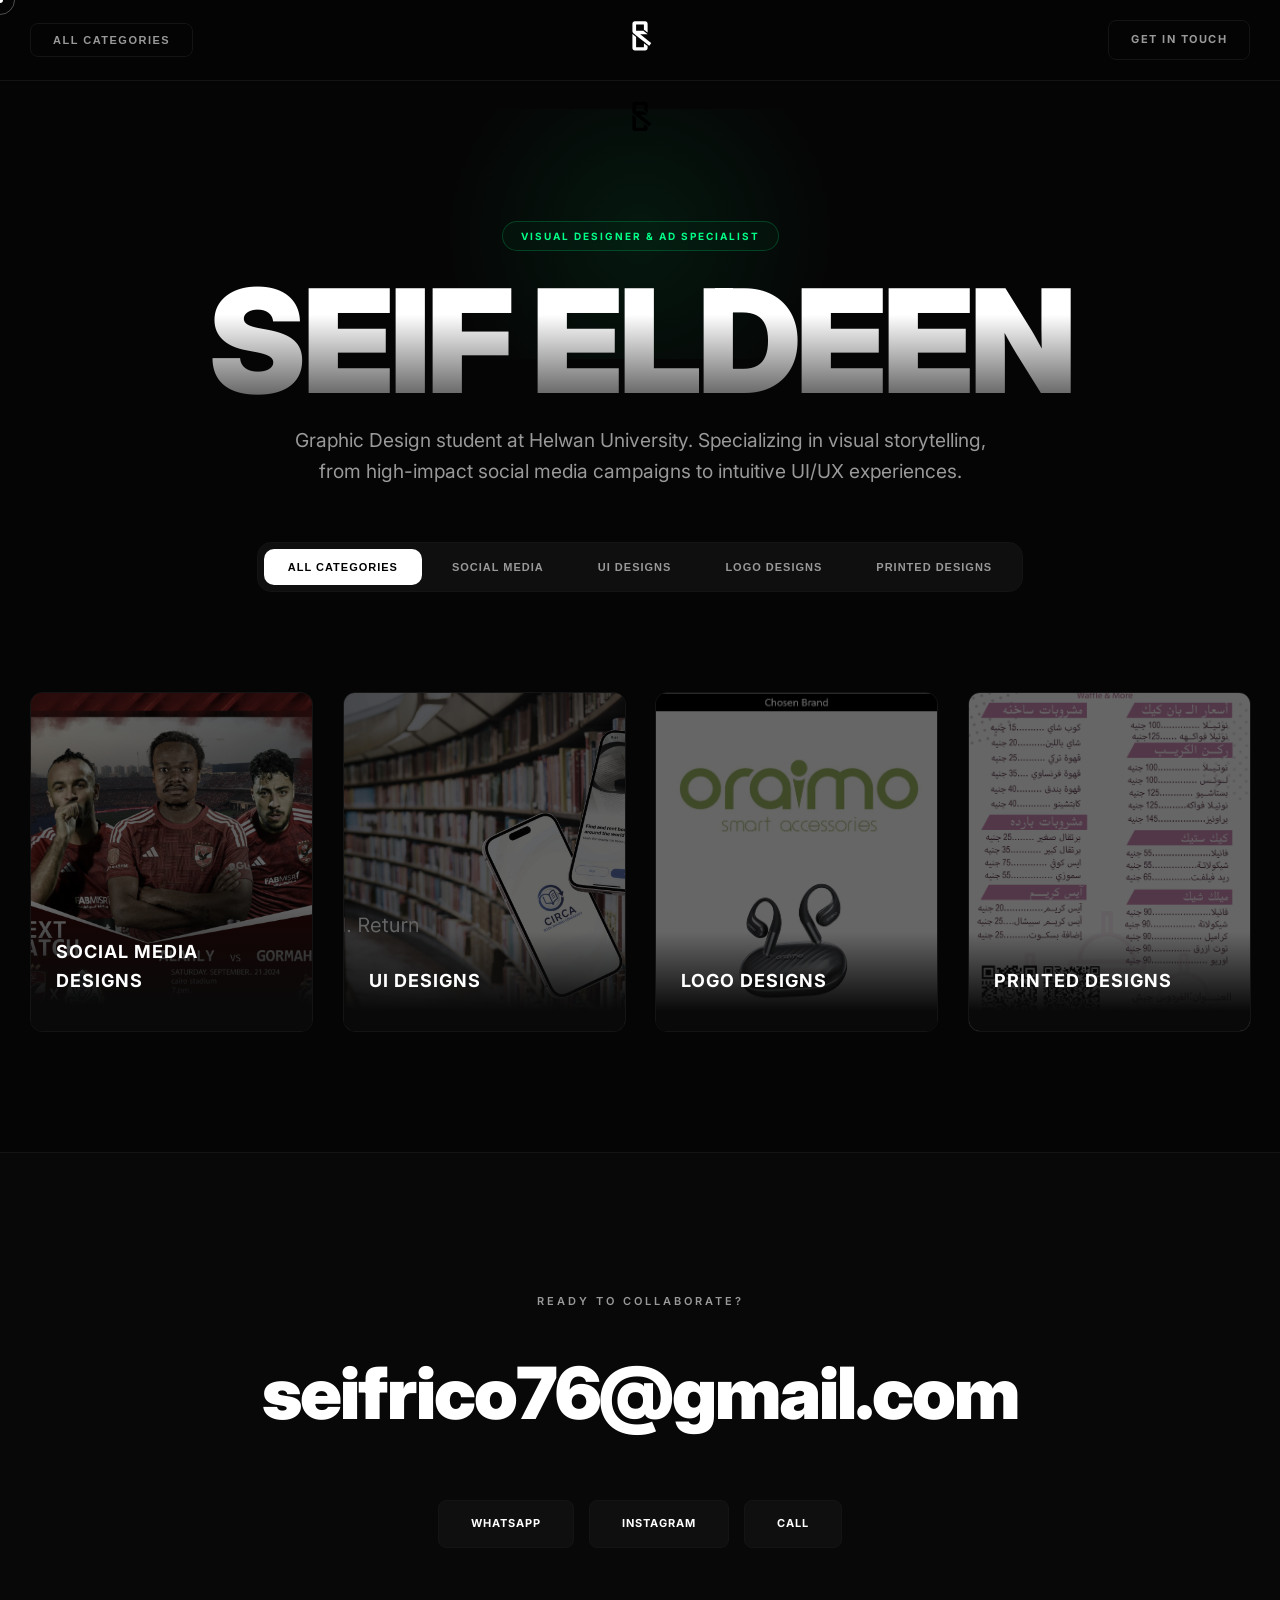
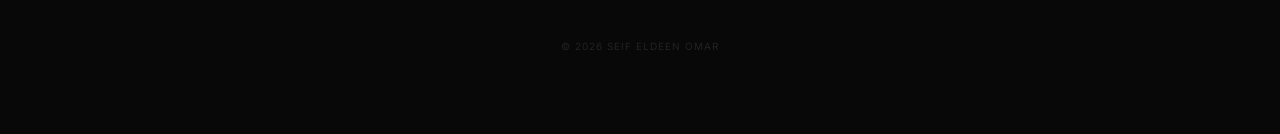
==== commit 0fd6de6d: "." ====
--- a/index.html
+++ b/index.html
@@ -3,19 +3,52 @@
 <head>
     <meta charset="UTF-8">
     <meta name="viewport" content="width=device-width, initial-scale=1.0">
-    <title>Seif Eldin Omar | Portfolio</title>
-    <link href="https://fonts.googleapis.com/css2?family=Inter:wght@400;700;900&display=swap" rel="stylesheet">
+    <title>Saif Eldin Omar | Portfolio</title>
+    <!-- جلب الخطوط من جوجل -->
+    <link href="https://fonts.googleapis.com/css2?family=Inter:wght@400;500;700;900&display=swap" rel="stylesheet">
     <link rel="stylesheet" href="style.css">
 </head>
 <body>
 
-   <header>
+    <!-- 1. الشاشة الافتتاحية (Splash Screen) Area -->
+    <div id="splash-screen">
+        <div class="splash-logo-container">
+            <!-- الـ SVG المعدل بكلاسات الـ Trim Path -->
+            <svg id="Layer_1" xmlns="http://www.w3.org/2000/svg" viewBox="0 0 640 640" class="splash-svg">
+                <defs>
+                    <linearGradient id="linear-gradient" x1="232.8" y1="93.2" x2="498.7" y2="359.1" gradientUnits="userSpaceOnUse">
+                        <stop offset="0" stop-color="#ffffff"/>
+                        <stop offset="1" stop-color="#00ff88"/> 
+                    </linearGradient>
+                    <linearGradient id="linear-gradient1" x1="115.9" y1="210" x2="381.8" y2="475.9" gradientUnits="userSpaceOnUse">
+                        <stop offset="0" stop-color="#ffffff"/>
+                        <stop offset="1" stop-color="#00ff88"/>
+                    </linearGradient>
+                </defs>
+                <path class="logo-path st1" fill="url(#linear-gradient)" d="M450.8,361.9l-3.5,5-19,27.2h-.4c0-.1-19.3-15.5-19.3-15.5l-12.9-10.2-8.1-6.4-12.8-10.2-9.2-7.3-9.7-7.7-14-11.1-67.2-53.5-16.2-12.9-15.8-12.5c-6.9-5.5-10.9-13.9-10.9-22.7v-86.6c0-16,13-29,29-29h118.8c16,0,29,13,29,29v102.3l-4.8-3.8-8.1-6.4-12.7-10.1-17.5-13.9v-59.3h-90.9v73.2h85.5l5.4,4.3,15.3,12.2,14.8,11.8,12.9,10.2v1.3h-86.9l34.2,27.2,9.7,7.7,30.1,24,9.3,7.4,3.5,2.8,19.3,15.4,10.1,8,9.3,7.4,3.5,2.8Z"/>
+                <path class="logo-path st0" fill="url(#linear-gradient1)" d="M408.6,396.8v22.9c0,16-13,29-29,29h-118.8c-16,0-29-13-29-29v-163.7l3.8,3.1,39,31.1v120.8h90.9v-48.4l30.1,24,9.5,7.5,3.4,2.7Z"/>
+            </svg>
+        </div>
+    </div>
+
+    <!-- عناصر الأنميشن الحديثة للـ Cursor والـ Ripple Switch -->
+    <div class="custom-cursor-dot"></div>
+    <div class="custom-cursor-ring"></div>
+
+    <!-- الـ Header والـ Navigation -->
+    <header>
         <nav class="container">
             <div class="nav-left">
                 <button class="nav-btn" onclick="showAllCategories()">ALL CATEGORIES</button>
             </div>
             <div class="logo-container">
-                <img src="seif logo copy.png" alt="Seif Logo" class="center-logo">
+                <!-- اللوجو المستقر في الهيدر، واخد نفس أبعاد الـ SVG الدقيقة لتجنب الرمشة -->
+                <div class="center-logo fade-in-logo">
+                    <svg viewBox="0 0 640 640" style="width: 100%; height: 100%;">
+                        <path fill="#ffffff" d="M450.8,361.9l-3.5,5-19,27.2h-.4c0-.1-19.3-15.5-19.3-15.5l-12.9-10.2-8.1-6.4-12.8-10.2-9.2-7.3-9.7-7.7-14-11.1-67.2-53.5-16.2-12.9-15.8-12.5c-6.9-5.5-10.9-13.9-10.9-22.7v-86.6c0-16,13-29,29-29h118.8c16,0,29,13,29,29v102.3l-4.8-3.8-8.1-6.4-12.7-10.1-17.5-13.9v-59.3h-90.9v73.2h85.5l5.4,4.3,15.3,12.2,14.8,11.8,12.9,10.2v1.3h-86.9l34.2,27.2,9.7,7.7,30.1,24,9.3,7.4,3.5,2.8,19.3,15.4,10.1,8,9.3,7.4,3.5,2.8Z"/>
+                        <path fill="#ffffff" d="M408.6,396.8v22.9c0,16-13,29-29,29h-118.8c-16,0-29-13-29-29v-163.7l3.8,3.1,39,31.1v120.8h90.9v-48.4l30.1,24,9.5,7.5,3.4,2.7Z"/>
+                    </svg>
+                </div>
             </div>
             <div class="nav-right">
                 <a href="#contact" class="nav-btn">GET IN TOUCH</a>
@@ -23,13 +56,15 @@
         </nav>
     </header>
 
+    <!-- الـ Hero Section -->
     <section class="hero">
         <div class="container">
             <span class="badge">Visual Designer & Ad Specialist</span>
-            <h1 class="hero-title">SEIF ELDIN</h1>
+            <h1 class="hero-title">SEIF ELDEEN</h1>
             <p class="hero-bio">Graphic Design student at Helwan University. Specializing in visual storytelling, 
                 from high-impact social media campaigns to intuitive UI/UX experiences.</p>
 
+            <!-- فلاتر المجلدات الكبيرة -->
             <div class="folder-filters" id="main-filters">
                 <button class="filter-btn active" id="btn-all" onclick="showAllCategories()">All Categories</button>
                 <button class="filter-btn" id="btn-social" onclick="openCategory('social-main')">Social Media</button>
@@ -38,33 +73,43 @@
                 <button class="filter-btn" id="btn-printed" onclick="openCategory('printed-main')">Printed Designs</button>
             </div>
 
+            <!-- الفلاتر الفرعية للـ UI -->
             <div class="sub-filters" id="ui-subs" style="display: none;">
                 <button class="sub-btn" onclick="filterSelection('sine-app')">Sine App</button>
                 <button class="sub-btn" onclick="filterSelection('material-crafts')">Material Crafts App</button>
                 <button class="sub-btn" onclick="filterSelection('circa')">Circa Case Study</button>
             </div>
 
+            <!-- الفلاتر الفرعية للـ Social Media -->
             <div class="sub-filters" id="social-subs" style="display: none;">
                 <button class="sub-btn" onclick="filterSelection('football')">Alahly Empire</button>
                 <button class="sub-btn" onclick="filterSelection('touha')">Touha Tourism</button>
                 <button class="sub-btn" onclick="filterSelection('uni')">Uni Projects</button>
-            </div>
-            
-            <div class="sub-filters" id="logo-subs" style="display: none;">
-                <!-- Logo section sub-filters can be added here -->
-            </div>
-
+                <button class="sub-btn" onclick="filterSelection('filmposters')">Film Posters Redesign</button>
+            </div>
+
+            <!-- الفلاتر الفرعية الخاصة بألبومات الأفلام -->
+            <div class="sub-filters" id="film-subs" style="display: none; margin-top: 10px; justify-content: center; gap: 10px;">
+                <button class="sub-btn" onclick="filterSelection('bimbo')">Bimbo</button>
+                <button class="sub-btn" onclick="filterSelection('it-movie')">IT</button>
+                <button class="sub-btn" onclick="filterSelection('lotr')">The Lord of the Rings</button>
+                <button class="sub-btn" onclick="filterSelection('flight-risk')">Flight Risk</button>
+            </div>
+            
+            <div class="sub-filters" id="logo-subs" style="display: none;"></div>
+
+            <!-- الفلاتر الفرعية للمطبوعات -->
             <div class="sub-filters" id="printed-subs" style="display: none;">
                 <button class="sub-btn" onclick="filterSelection('yum')">Yum Yum Menu</button>
             </div>
         </div>
     </section>
 
+    <!-- معرض الأعمال (Portfolio Grid) -->
     <section id="work" class="container">
-        <!-- بداية الجريد سيستم -->
         <div class="grid" id="portfolio-grid">
             
-            <!-- Category Covers -->
+            <!-- أغلفة الأقسام الرئيسية (Category Covers) -->
             <div class="card category-cover" onclick="openCategory('social-main')">
                 <img src="Alahly V gormahia.png"> <div class="cover-overlay"><h3>Social Media Designs</h3></div>
             </div>
@@ -78,12 +123,12 @@
                 <img src="yum yum menu New 2 copy.jpg"> <div class="cover-overlay"><h3>Printed Designs</h3></div>
             </div>
 
-            <!-- Logo Section Items -->
+            <!-- ألبوم الشعارات (Logo Items) -->
             <div class="card item-card logo" onclick="window.open('Oraimo logo Redesigns .pdf', '_blank')"><img src="Oraimo.png"><h3>[PDF] Oraimo Logo Redesign</h3></div>
 
-            <!-- UI Section Items -->
+            <!-- ألبوم الـ UI / UX -->
             <div class="card item-card ui circa" onclick="window.open('UI Presentation ( Circa ).pdf', '_blank')"><img src="circa cover.png"><h3>[PDF] Circa Case Study</h3></div>
-            <div class="card item-card ui circa" onclick="window.open('Material Crafts casestudy.pdf', '_blank')"><img src="Material Crafts casestudy.png"><h3>[PDF] Material Crafts casestudy</h3></div>
+            <div class="card item-card ui material-crafts" onclick="window.open('Material Crafts casestudy.pdf', '_blank')"><img src="Material Crafts casestudy.png"><h3>[PDF] Material Crafts casestudy</h3></div>
 
             <div class="card item-card ui sine-app"><img src="sine Home.png"><h3>Home</h3></div>
             <div class="card item-card ui sine-app"><img src="sine product List.png"><h3>Product List</h3></div>
@@ -97,7 +142,7 @@
             <div class="card item-card ui sine-app"><img src="sine Profile.png"><h3>Profile</h3></div>
             <div class="card item-card ui sine-app"><img src="sine Settings .png"><h3>Settings</h3></div>
 
-            <!-- Social Media Section Items -->
+            <!-- ألبوم السوشيال ميديا (كورة وسياحة وجامعة) -->
             <div class="card item-card football social"><img src="Alahly V gormahia.png"><h3>Ahly vs Gormahia</h3></div>
             <div class="card item-card football social"><img src="Alahly Vs elesmaily.jpg"><h3>Ahly vs Ismaily</h3></div>
             <div class="card item-card football social"><img src="Alahly Vs Elzamalek.png"><h3>Ahly vs Zamalek</h3></div>
@@ -113,39 +158,148 @@
             <div class="card item-card uni social"><img src="Frida copy.jpg"><h3>Frida</h3></div>
             <div class="card item-card uni social"><img src="Twist final 1.jpg"><h3>Twist</h3></div>
 
-            <!-- Printed Section Items -->
+            <!-- ألبومات تصميمات بوسترات الأفلام والمعارض ثلاثية الأبعاد -->
+            <div class="card item-card filmposters bimbo social"><img src="bembo redesign copy.jpg"><h3>Bimbo Redesign</h3></div>
+            <div class="card item-card filmposters it-movie social"><img src="IT Redesign 2.jpg"><h3>IT Redesign</h3></div>
+            <div class="card item-card filmposters lotr social"><img src="Lord of the rings redesign 2 copy.jpg"><h3>The Lord of the Rings</h3></div>
+            <div class="card item-card filmposters FR social"><img src="Flight risk redesign copy.jpg"><h3>Flight Risk</h3></div>
+            
+            <!-- ألبوم Flight Risk الكامل -->
+            <div class="card item-card filmposters flight-risk social"><img src="Flight risk redesign mockup 6 copy.jpg"><h3>Flight Risk - Mockup 1</h3></div>
+            <div class="card item-card filmposters flight-risk social"><img src="Flight risk redesign mockup 7 copy.jpg"><h3>Flight Risk - Mockup 2</h3></div>
+            <div class="card item-card filmposters flight-risk social"><img src="Flight risk redesign mockup 16 .jpg"><h3>Flight Risk - Mockup 3</h3></div>
+            <div class="card item-card filmposters flight-risk social"><img src="Flight risk redesign mockup 15 .jpg"><h3>Flight Risk - Mockup 4</h3></div>
+            <div class="card item-card filmposters flight-risk social"><img src="Flight risk redesign mockup 5 copy.jpg"><h3>Flight Risk - Wall Mockup </h3></div>
+            <div class="card item-card filmposters flight-risk social"><img src="Flight risk redesign mockup 1 copy.jpg"><h3>Flight Risk - 3D Exhibtion</h3></div>
+            <div class="card item-card filmposters flight-risk social"><img src="Flight risk redesign mockup 13.jpg"><h3>Flight Risk - Bag Givaway</h3></div>
+            <div class="card item-card filmposters flight-risk social"><img src="Flight risk redesign mockup 14.jpg"><h3>Flight Risk - T-shirt Givaway</h3></div>
+            <div class="card item-card filmposters flight-risk social"><img src="Flight risk redesign mockup 11 copy.jpg"><h3>Flight Risk - Cup Givaway</h3></div>
+            
+            <!-- ألبوم Bimbo الكامل -->
+            <div class="card item-card filmposters bimbo social"><img src="mockup 2 copy.jpg"><h3>Bimbo - Mockup 1</h3></div>
+            <div class="card item-card filmposters bimbo social"><img src="mockup 3.jpg"><h3>Bimbo - Mockup 2</h3></div>
+            <div class="card item-card filmposters bimbo social"><img src="mockup 5.jpg"><h3>Bimbo - Mockup 3</h3></div>
+            <div class="card item-card filmposters bimbo social"><img src="mockup 6.jpg"><h3>Bimbo - Mockup 4</h3></div>
+            <div class="card item-card filmposters bimbo social"><img src="mockup 7.jpg"><h3>Bimbo - Mockup 5</h3></div>
+            <div class="card item-card filmposters bimbo social"><img src="mockup 11.jpg"><h3>Bimbo - 3D Exhibtion 1</h3></div>
+            <div class="card item-card filmposters bimbo social"><img src="mockup 4.jpg"><h3>Bimbo - 3D Exhibtion 2</h3></div>
+            <div class="card item-card filmposters bimbo social"><img src="mockup 8.jpg"><h3>Bimbo - Bag Givaway</h3></div>
+            <div class="card item-card filmposters bimbo social"><img src="mockup 9.jpg"><h3>Bimbo - T-shirt Givaway</h3></div>
+
+            <!-- ألبوم IT Movie الكامل -->
+            <div class="card item-card filmposters it-movie social"><img src="IT REDESIGN MOCKUP 1.jpg"><h3>IT - Mockup 1</h3></div>
+            <div class="card item-card filmposters it-movie social"><img src="IT REDESIGN MOCKUP 3.jpg"><h3>IT - Mockup 2</h3></div>
+            <div class="card item-card filmposters it-movie social"><img src="IT REDESIGN MOCKUP 4.jpg"><h3>IT - Mockup 3</h3></div>
+            <div class="card item-card filmposters it-movie social"><img src="IT REDESIGN MOCKUP 6.jpg"><h3>IT - Mockup 3</h3></div>
+            <div class="card item-card filmposters it-movie social"><img src="IT REDESIGN MOCKUP 5.jpg"><h3>IT - Wall Mockup</h3></div>
+            <div class="card item-card filmposters it-movie social"><img src="IT REDESIGN MOCKUP 2.jpg"><h3>IT - 3D Exhibition</h3></div>
+            <div class="card item-card filmposters it-movie social"><img src="IT REDESIGN MOCKUP 7.jpg"><h3>IT - cinema Ticket</h3></div>
+
+            <!-- ألبوم The Lord of the Rings الكامل -->
+            <div class="card item-card filmposters lotr social"><img src="Lord of the rings redesign 1 copy.jpg"><h3>LOTR - Mockup 1</h3></div>
+            <div class="card item-card filmposters lotr social"><img src="Lord of the rings redesign 2 copy.jpg"><h3>LOTR - Mockup 2</h3></div>
+            <div class="card item-card filmposters lotr social"><img src="Lord of the rings redesign 3 copy.jpg"><h3>LOTR - Mockup 3</h3></div>
+            <div class="card item-card filmposters lotr social"><img src="Lord of the rings redesign 4 copy.jpg"><h3>LOTR - Mockup 4</h3></div>
+            <div class="card item-card filmposters lotr social"><img src="Lord of the rings redesign 10 copy.png"><h3>LOTR - Wall mockup</h3></div>
+            <div class="card item-card filmposters lotr social"><img src="Lord of the rings redesign 7 copy.jpg"><h3>LOTR - 3D Exhibition 1</h3></div>
+            <div class="card item-card filmposters lotr social"><img src="Lord of the rings redesign 5 copy.jpg"><h3>LOTR - 3D Exhibition 2</h3></div>
+            <div class="card item-card filmposters lotr social"><img src="Lord of the rings redesign 8 copy.jpg"><h3>LOTR - Bag Giveaway</h3></div>
+            <div class="card item-card filmposters lotr social"><img src="Lord of the rings redesign 9 copy.jpg"><h3>LOTR - T-shirt Giveaway</h3></div>
+
+            <!-- ألبوم المطبوعات (Printed Items) -->
             <div class="card item-card printed yum"><img src="yum yum menu New 2 copy.jpg"><h3>Yum Yum Menu</h3></div>
             <div class="card item-card printed yum"><img src="Vedio frame 1.jpg"><h3>Video Frame</h3></div>
             
-        </div> <!-- قفلة الـ Grid المظبوطة هنا مكانها الأصلي -->
+        </div>
     </section>
 
+    <!-- نافذة العرض المكبرة (Lightbox Modal) -->
     <div id="myModal" class="modal">
         <span class="close">&times;</span>
         <img class="modal-content" id="img01">
         <div id="caption"></div>
     </div>
 
+    <!-- الـ Footer ومنطقة التواصل -->
     <footer id="contact">
         <div class="container">
             <h2 class="footer-title">Ready to collaborate?</h2>
-            <a href="mailto:seifrico76@gmail.com" class="email-link">seifrico76@gmail.com</a>
+            <!-- التعديل هنا: رابط ويب مباشر يفتح الجيميل في المتصفح فوراً لإنشاء رسالة جديدة -->
+            <a href="https://mail.google.com/mail/?view=cm&fs=1&to=seifrico76@gmail.com" target="_blank" class="email-link">seifrico76@gmail.com</a>
             <div class="contact-grid">
                 <a href="https://wa.me/201002324228" target="_blank" class="contact-item btn-styled">WhatsApp</a>
                 <a href="https://www.instagram.com/seifomar__" target="_blank" class="contact-item btn-styled">Instagram</a>
                 <a href="tel:01002324228" class="contact-item btn-styled">Call</a>
             </div>
-            <p class="copyright">© 2026 Seif Eldin Omar</p>
+            <p class="copyright">© 2026 Seif Eldeen Omar</p>
         </div>
     </footer>
 
+    <!-- سكريبت التحكم المنطقي في الأنميشنز والتنقل بين الألبومات -->
     <script>
+        window.addEventListener('DOMContentLoaded', () => {
+            initCustomCursor();
+
+            setTimeout(() => {
+                const splashScreen = document.getElementById('splash-screen');
+                const mainLogo = document.querySelector('.fade-in-logo');
+                
+                if (splashScreen) {
+                    splashScreen.classList.add('shrink');
+                    
+                    setTimeout(() => {
+                        if (mainLogo) mainLogo.classList.add('show');
+                    }, 500);
+                    
+                    setTimeout(() => {
+                        splashScreen.style.display = 'none';
+                    }, 1100);
+                }
+            }, 2500);
+        });
+
+        // --- منطق الـ Custom Inertia Cursor ---
+        function initCustomCursor() {
+            const dot = document.querySelector('.custom-cursor-dot');
+            const ring = document.querySelector('.custom-cursor-ring');
+            
+            if(!dot || !ring) return;
+
+            window.addEventListener('mousemove', (e) => {
+                dot.style.left = e.clientX + 'px';
+                dot.style.top = e.clientY + 'px';
+                
+                ring.style.left = e.clientX + 'px';
+                ring.style.top = e.clientY + 'px';
+            });
+
+            const updateInteractiveTargets = () => {
+                const interactiveElements = document.querySelectorAll('button, a, .card, .category-cover, .center-logo');
+                interactiveElements.forEach(el => {
+                    el.addEventListener('mouseenter', () => ring.classList.add('hovered'));
+                    el.addEventListener('mouseleave', () => ring.classList.remove('hovered'));
+                });
+            };
+            updateInteractiveTargets();
+            window.addEventListener('filterChanged', updateInteractiveTargets);
+        }
+
+        // --- منطق الـ Staggered Index Assigning ---
+        function applyStaggerEffect() {
+            const visibleCards = document.querySelectorAll('.item-card[style*="display: block"], .category-cover[style*="display: block"]');
+            visibleCards.forEach((card, index) => {
+                card.style.setProperty('--card-index', index);
+            });
+            window.dispatchEvent(new Event('filterChanged'));
+        }
+
+        // --- التحكم في التنقلات والفلاتر (Main Controller) ---
         function openCategory(type) {
             document.querySelectorAll('.sub-filters').forEach(el => el.style.display = 'none');
             document.querySelectorAll('.item-card').forEach(el => el.style.display = 'none');
             document.querySelectorAll('.category-cover').forEach(el => el.style.display = 'none');
             document.querySelectorAll('.filter-btn').forEach(b => b.classList.remove('active'));
-            
+
             if (type === 'social-main') {
                 document.getElementById('social-subs').style.display = 'flex';
                 document.getElementById('btn-social').classList.add('active');
@@ -171,24 +325,38 @@
             document.querySelectorAll('.category-cover').forEach(el => el.style.display = 'block');
             document.querySelectorAll('.filter-btn').forEach(b => b.classList.remove('active'));
             document.getElementById('btn-all').classList.add('active');
+            
+            applyStaggerEffect();
         }
 
         function filterSelection(c) {
+            const isFilmCategory = (c === 'filmposters' || c === 'bimbo' || c === 'it-movie' || c === 'lotr' || c === 'flight-risk');
+            var filmSubs = document.getElementById('film-subs');
+            
+            if (isFilmCategory) {
+                if(filmSubs) filmSubs.style.display = 'flex';
+            } else {
+                if(filmSubs) filmSubs.style.display = 'none';
+            }
+
             var x = document.getElementsByClassName("item-card");
             for (var i = 0; i < x.length; i++) {
                 x[i].style.display = "none";
-                if (x[i].className.indexOf(c) > -1) x[i].style.display = "block";
+                if (x[i].classList.contains(c)) x[i].style.display = "block";
             }
+            
+            applyStaggerEffect();
         }
 
         window.onload = showAllCategories;
 
+        // منطق الـ Modal لعرض الصور الكبيرة بنقاء كامل
         var modal = document.getElementById("myModal");
         var modalImg = document.getElementById("img01");
         
         document.getElementById('portfolio-grid').addEventListener('click', function(e) {
             const card = e.target.closest('.item-card');
-            if (e.target.tagName === 'IMG' && card && !card.classList.contains('circa') && !card.classList.contains('logo')) {
+            if (e.target.tagName === 'IMG' && card && !card.classList.contains('circa') && !card.classList.contains('logo') && !card.classList.contains('material-crafts')) {
                 modal.style.display = "block";
                 modalImg.src = e.target.src;
                 document.getElementById("caption").innerHTML = card.querySelector('h3').innerHTML;
--- a/style.css
+++ b/style.css
@@ -1,14 +1,17 @@
-/* --- Root Variables --- */
+/* --- Root Variables & Theme Tokens --- */
 :root {
-    --bg: #000;
+    --bg: #050505;
     --accent: #00ff88;
-    --text-dim: #777;
-    --border: #222;
-    --card-bg: #080808;
+    --accent-rgb: 0, 255, 136;
+    --text-dim: #999999;
+    --border: #141414;
+    --card-bg: rgba(15, 15, 15, 0.6);
     --white: #ffffff;
-}
-
-/* --- Global Reset --- */
+    --movie-accent: #ff2a2a; 
+    --movie-accent-rgb: 255, 42, 42;
+}
+
+/* --- Global Reset & Optimization --- */
 * {
     margin: 0;
     padding: 0;
@@ -26,43 +29,126 @@
 .container {
     max-width: 1400px;
     margin: 0 auto;
-    padding: 0 25px;
-}
-
-/* --- Global Buttons & Links --- */
-.filter-btn, .nav-btn, .btn-styled {
-    background: #111;
-    color: #666;
-    border: 1px solid var(--border);
-    padding: 12px 24px;
-    cursor: pointer;
-    font-weight: 700;
-    border-radius: 4px;
-    text-transform: uppercase;
-    font-size: 11px;
-    letter-spacing: 1px;
-    transition: all 0.3s ease;
-    text-decoration: none;
-    display: inline-block;
-    text-align: center;
-}
-
-.filter-btn.active, .filter-btn:hover, .nav-btn:hover, .btn-styled:hover {
-    background: var(--white) !important;
-    color: #000 !important;
-    border-color: var(--white) !important;
-}
-
-/* --- Header & Navigation --- */
+    padding: 0 30px;
+}
+
+/* --- Premium Custom Inertia Cursor Styles --- */
+@media (min-width: 901px) {
+    body, a, button, .card, .category-cover, .center-logo {
+        cursor: none !important;
+    }
+}
+
+.custom-cursor-dot {
+    width: 6px;
+    height: 6px;
+    background-color: var(--white);
+    position: fixed;
+    top: 0; left: 0;
+    pointer-events: none;
+    z-index: 10000;
+    border-radius: 50%;
+    transform: translate(-50%, -50%);
+    transition: width 0.2s, height 0.2s, background-color 0.3s;
+}
+
+.custom-cursor-ring {
+    width: 30px;
+    height: 30px;
+    border: 1px solid rgba(255, 255, 255, 0.3);
+    position: fixed;
+    top: 0; left: 0;
+    pointer-events: none;
+    z-index: 9999;
+    border-radius: 50%;
+    transform: translate(-50%, -50%);
+    transition: transform 0.08s cubic-bezier(0.25, 1, 0.5, 1), width 0.3s, height 0.3s, border-color 0.3s, background-color 0.3s;
+}
+
+.custom-cursor-ring.hovered {
+    width: 50px;
+    height: 50px;
+    background-color: rgba(255, 255, 255, 0.1);
+    border-color: var(--white);
+}
+
+body.movie-theme .custom-cursor-dot { background-color: var(--movie-accent); }
+body.movie-theme .custom-cursor-ring { border-color: rgba(255, 42, 42, 0.4); }
+body.movie-theme .custom-cursor-ring.hovered { background-color: rgba(255, 42, 42, 0.15); border-color: var(--movie-accent); }
+
+
+/* --- شاشة الافتتاح الذكية بالـ Trim Path & Scale Down --- */
+#splash-screen {
+    position: fixed;
+    top: 0;
+    left: 0;
+    width: 100%;
+    height: 100vh;
+    background: #030303;
+    z-index: 9999;
+    display: flex;
+    justify-content: center;
+    align-items: center;
+    transition: background-color 0.8s cubic-bezier(0.16, 1, 0.3, 1);
+}
+
+.splash-logo-container {
+    position: absolute;
+    width: 200px; 
+    height: 200px;
+    top: 50%;
+    left: 50%;
+    transform: translate(-50%, -50%) scale(1);
+    transition: transform 0.9s cubic-bezier(0.16, 1, 0.3, 1), top 0.9s cubic-bezier(0.16, 1, 0.3, 1);
+}
+
+.splash-svg {
+    width: 100%;
+    height: 100%;
+}
+
+.logo-path {
+    stroke: #ffffff;
+    stroke-width: 4px;
+    stroke-dasharray: 2500;
+    stroke-dashoffset: 2500;
+    animation: drawAndFill 2.4s cubic-bezier(0.25, 1, 0.5, 1) forwards;
+}
+
+@keyframes drawAndFill {
+    0% {
+        stroke-dashoffset: 2500;
+        fill: rgba(255, 255, 255, 0);
+    }
+    60% {
+        stroke-dashoffset: 0;
+        fill: rgba(255, 255, 255, 0);
+    }
+    100% {
+        stroke-dashoffset: 0;
+        stroke: transparent;
+        fill: inherit;
+    }
+}
+
+#splash-screen.shrink { background-color: transparent; }
+#splash-screen.shrink .splash-logo-container {
+    top: 20px; 
+    left: 50%;
+    transform: translate(-50%, 0) scale(0.275);
+}
+
+
+/* --- Navigation Layout --- */
 header {
     padding: 20px 0;
     position: sticky;
     top: 0;
-    background: rgba(0, 0, 0, 0.85);
-    backdrop-filter: blur(15px);
-    -webkit-backdrop-filter: blur(15px);
+    background: rgba(5, 5, 5, 0.75);
+    backdrop-filter: blur(25px);
+    -webkit-backdrop-filter: blur(25px);
     z-index: 1000;
-    border-bottom: 1px solid #111;
+    border-bottom: 1px solid var(--border);
 }
 
 nav {
@@ -76,383 +162,400 @@
     position: absolute;
     left: 50%;
     transform: translateX(-50%);
+    width: 55px;
+    height: 55px;
 }
 
 .center-logo {
-    height: 60px;
-    filter: invert(1);
-    transition: 0.5s ease;
-    cursor: pointer;
-    display: block;
-}
-
-/* --- Hero Section --- */
+    width: 100%;
+    height: 100%;
+    display: inline-block;
+}
+
+.fade-in-logo {
+    opacity: 0;
+    transition: opacity 0.4s ease;
+}
+
+.fade-in-logo.show { opacity: 1; }
+
+
+/* --- Buttons Style --- */
+.nav-btn {
+    background: transparent;
+    color: var(--text-dim);
+    border: 1px solid var(--border);
+    padding: 10px 22px;
+    font-weight: 700;
+    border-radius: 8px;
+    text-transform: uppercase;
+    font-size: 11px;
+    letter-spacing: 1.5px;
+    text-decoration: none;
+    display: inline-block;
+}
+
+.nav-btn:hover {
+    color: var(--white);
+    border-color: var(--white);
+    background: rgba(255,255,255,0.05);
+}
+
+
+/* --- Hero Section & Custom Glows --- */
 .hero {
-    padding: 80px 0 40px;
+    padding: 140px 0 60px;
     text-align: center;
+    position: relative;
+}
+
+.hero::before {
+    content: '';
+    position: absolute;
+    top: 5%;
+    left: 50%;
+    transform: translateX(-50%);
+    width: 500px;
+    height: 250px;
+    background: radial-gradient(circle, rgba(var(--accent-rgb), 0.08) 0%, rgba(0,0,0,0) 70%);
+    pointer-events: none;
+    z-index: 0;
+    transition: background 0.5s ease;
+}
+
+body.movie-theme .hero::before {
+    background: radial-gradient(circle, rgba(var(--movie-accent-rgb), 0.08) 0%, rgba(0,0,0,0) 70%);
 }
 
 .badge {
+    position: relative;
+    z-index: 1;
     display: inline-block;
-    padding: 5px 15px;
-    border: 1px solid var(--accent);
+    padding: 6px 18px;
+    border: 1px solid rgba(var(--accent-rgb), 0.2);
+    background: rgba(var(--accent-rgb), 0.03);
     color: var(--accent);
     font-size: 10px;
     text-transform: uppercase;
     font-weight: 700;
-    border-radius: 20px;
+    letter-spacing: 2px;
+    border-radius: 30px;
+    margin-bottom: 25px;
+    transition: all 0.5s ease;
+}
+
+body.movie-theme .badge {
+    color: var(--movie-accent);
+    border-color: rgba(var(--movie-accent-rgb), 0.3);
+    background: rgba(var(--movie-accent-rgb), 0.03);
+}
+
+.hero-title {
+    position: relative;
+    z-index: 1;
+    font-size: clamp(4rem, 12vw, 9rem);
+    font-weight: 900;
+    letter-spacing: -4px;
     margin-bottom: 20px;
-}
-
-.hero-title {
-    font-size: clamp(3rem, 10vw, 8rem);
-    font-weight: 900;
-    letter-spacing: -5px;
-    margin-bottom: 10px;
-    line-height: 1;
+    line-height: 0.9;
+    background: linear-gradient(180deg, #ffffff 30%, #555555 100%);
+    -webkit-background-clip: text;
+    -webkit-text-fill-color: transparent;
 }
 
 .hero-bio {
+    position: relative;
+    z-index: 1;
     max-width: 700px;
-    margin: 0 auto 40px;
-    font-size: 1.1rem;
+    margin: 0 auto 55px;
+    font-size: 1.2rem;
     color: var(--text-dim);
-    line-height: 1.8;
-}
-
-/* --- Filters Layout --- */
+}
+
+
+/* --- Filter Folders UI --- */
 .folder-filters {
-    display: flex;
+    position: relative;
+    z-index: 1;
+    display: inline-flex;
+    background: #0f0f0f;
+    padding: 6px;
+    border-radius: 14px;
+    border: 1px solid var(--border);
+    gap: 6px;
+    flex-wrap: wrap;
     justify-content: center;
-    gap: 15px;
-    flex-wrap: wrap;
-}
-
-/* Sub-Filters (Green Capsules) */
+}
+
+.filter-btn {
+    background: transparent;
+    color: var(--text-dim);
+    border: none;
+    padding: 12px 24px;
+    font-weight: 700;
+    border-radius: 10px;
+    text-transform: uppercase;
+    font-size: 11px;
+    letter-spacing: 1px;
+    display: inline-block;
+}
+
+.filter-btn:hover { color: var(--white); background: rgba(255, 255, 255, 0.03); }
+.filter-btn.active { background: var(--white); color: #000000; }
+
+body.movie-theme .filter-btn.active {
+    background: var(--movie-accent);
+    color: var(--white);
+    box-shadow: 0 0 20px rgba(var(--movie-accent-rgb), 0.4);
+}
+
 .sub-filters {
     display: flex;
     justify-content: center;
-    gap: 12px;
-    margin-top: 30px;
-    margin-bottom: 20px;
+    gap: 10px;
+    margin-top: 35px;
     flex-wrap: wrap;
-    animation: fadeIn 0.5s ease;
+    animation: filterReveal 0.4s ease forwards;
 }
 
 .sub-btn {
-    background: transparent;
-    color: var(--accent);
-    border: 1px solid var(--accent);
-    padding: 10px 25px;
-    cursor: pointer;
-    border-radius: 30px;
+    background: #0f0f0f;
+    color: var(--white);
+    border: 1px solid var(--border);
+    padding: 10px 22px;
+    border-radius: 20px;
     font-size: 11px;
-    font-weight: 700;
-    text-transform: uppercase;
-    transition: 0.3s;
+    font-weight: 600;
+    display: inline-block;
 }
 
 .sub-btn:hover {
-    background: var(--accent);
-    color: #000;
-}
-
-@keyframes fadeIn {
+    border-color: var(--accent);
+    box-shadow: 0 0 15px rgba(var(--accent-rgb), 0.2);
+}
+
+#film-subs .sub-btn:hover {
+    border-color: var(--movie-accent);
+    box-shadow: 0 0 15px rgba(var(--movie-accent-rgb), 0.3);
+}
+
+@keyframes filterReveal {
     from { opacity: 0; transform: translateY(-10px); }
     to { opacity: 1; transform: translateY(0); }
 }
+
 
 /* --- Grid System --- */
 .grid {
     display: grid;
-    /* إجبار الجريد على عرض 4 كروت بالظبط بالتساوي في الصف الواحد للشاشات الكبيرة */
     grid-template-columns: repeat(4, 1fr); 
-    gap: 25px;
-    padding: 60px 0 100px;
-    width: 100%;
-}
-
+    gap: 30px;
+    padding: 40px 0 120px;
+    align-items: stretch; /* إجبار كل كروت الصف الواحد على التمدد لنفس الطول */
+}
+
+
+/* --- Premium Card Design & Perfect Staggered Reveal --- */
 .card {
     background: var(--card-bg);
-    border: 1px solid #111;
+    border: 1px solid var(--border);
     overflow: hidden;
-    cursor: pointer;
-    transition: 0.3s;
-    border-radius: 6px;
-    width: 100%; /* الكارد يتطابق مع مساحة العمود المرن المخصص له */
-}
-
-/* ضبط مقاس الصور ليكون بارتفاع 300px وتملأ عرض الكارد لتظهر مربعة ومظبوطة */
+    border-radius: 12px;
+    position: relative;
+    backdrop-filter: blur(10px);
+    -webkit-backdrop-filter: blur(10px);
+    transition: border-color 0.4s, box-shadow 0.4s, transform 0.4s;
+    
+    /* الفليكس بوكس السحري لترتيب وفصل الصور عن العناوين تماماً */
+    display: flex;
+    flex-direction: column;
+    justify-content: space-between; 
+    height: 100%; 
+}
+
+/* حركة التتابع السلسة للكروت */
+.item-card[style*="display: block"], .category-cover[style*="display: block"] {
+    animation: premiumReveal 0.6s cubic-bezier(0.16, 1, 0.3, 1) forwards;
+    animation-delay: calc(var(--card-index, 0) * 0.05s); 
+    opacity: 0;
+    transform: translateY(30px) scale(0.98);
+}
+
+@keyframes premiumReveal {
+    to { opacity: 1; transform: translateY(0) scale(1); }
+}
+
+/* التنسيق الافتراضي للصور داخل الكروت */
 .card img {
     width: 100%;
-    height: 300px;        /* تثبيت الارتفاع عند 300px لضمان الشكل المربع المتناسق */
-    object-fit: cover;    /* قص حواف الصورة تلقائيًا لمنع التمطيط أو التشويه */
+    height: 280px; /* توحيد الارتفاع الافتراضي للبوكس الحاضن للصور */
+    object-fit: cover; /* التغطية الكاملة للصور الطولية دون أي تشويه أو تمطيط */
+    object-position: center;
     display: block;
-    filter: grayscale(1);
-    transition: 0.6s;
+    transition: filter 0.3s ease, transform 0.3s ease;
+}
+
+.card:hover {
+    border-color: rgba(255, 255, 255, 0.2);
+    box-shadow: 0 20px 40px rgba(0,0,0,0.7);
+    transform: translateY(-6px);
+}
+
+body.movie-theme .card:hover {
+    border-color: rgba(var(--movie-accent-rgb), 0.4);
+    box-shadow: 0 20px 40px rgba(var(--movie-accent-rgb), 0.1);
 }
 
 .card:hover img {
-    filter: grayscale(0);
+    filter: grayscale(0) brightness(1.05);
     transform: scale(1.03);
 }
 
+/* محاذاة وتثبيت العناوين في قاع الكروت على خط مسطرة واحد */
 .card h3 {
-    padding: 15px;
-    font-size: 11px;
-    color: var(--text-dim);
+    margin-top: auto; /* سوستة فليكس تدفع العنوان لأسفل الكارت تماماً */
+    padding: 20px 15px;
+    font-size: 12px;
+    font-weight: 700;
+    letter-spacing: 1px;
+    color: var(--white);
     text-align: center;
     text-transform: uppercase;
-}
-
-/* مواءمة كروت الـ PDF واللوجو لتصبح متناسقة تماماً ومربعة */
-.item-card.circa img, .item-card.logo img {
-    object-fit: contain;  
-    background: #080808;
+    background: #090909;
+    border-top: 1px solid var(--border);
+    width: 100%;
+    min-height: 65px; /* ضمان المحاذاة حتى لو العنوان سطر أو سطرين */
+    display: flex;
+    align-items: center;
+    justify-content: center;
+    box-sizing: border-box;
+    transition: all 0.3s ease;
+}
+
+.card:hover h3 { background: var(--white); color: #000000; }
+body.movie-theme .card:hover h3 { background: var(--movie-accent); color: var(--white); }
+
+/* ألبومات ملفات الكيس ستاديز واللوجوهات (سيركا، ماتريال، أوريمو) لضمان دقتها الكاملة */
+.item-card.circa img, 
+.item-card.material-crafts img, 
+.item-card.logo img {
+    object-fit: contain !important; /* منع قص أي تفاصيل مهمة من الأغلفة العريضة */
+    background: #090909; /* لون خلفية يملأ الفراغات الجانبية بأناقة */
     padding: 25px;
-    height: 300px;        /* توحيد الارتفاع المربع مع باقي الصور */
-    width: 100%;
-}
-
-/* --- Category Covers --- */
-.category-cover {
-    position: relative;
-    height: 300px;        /* جعل غلاف الفولدر بنفس الارتفاع المربع المتناسق */
-    width: 100%;
-}
-
-.category-cover img {
-    height: 100%;
-    width: 100%;
-    object-fit: cover;
-    filter: brightness(0.4) grayscale(1);
-}
+    height: 280px; /* مطابقة الارتفاع الموحد تماماً لبقية الكروت */
+}
+
+
+/* --- Category Covers Overlay --- */
+.category-cover { position: relative; height: 340px; }
+.category-cover img { height: 100%; filter: brightness(0.4) grayscale(0.5); object-fit: cover; }
+.card.category-cover:hover img { filter: brightness(0.6) grayscale(0); }
 
 .cover-overlay {
     position: absolute;
-    bottom: 25px;
-    left: 20px;
-    pointer-events: none;
+    bottom: 0; left: 0; width: 100%;
+    padding: 35px 25px;
+    background: linear-gradient(to top, #090909 20%, rgba(0,0,0,0) 100%);
 }
 
 .cover-overlay h3 {
-    font-size: 20px;
-    color: var(--white);
-    font-weight: 900;
-    text-align: left;
-}
-
-.item-card {
-    display: none;
-}
-
-/* --- Modal --- */
+    font-size: 18px; color: var(--white); font-weight: 700; text-align: left;
+    padding: 0; background: transparent !important; border: none !important;
+    min-height: auto; display: block;
+}
+.card.category-cover:hover .cover-overlay h3 { color: var(--accent); }
+
+.item-card { display: none; }
+
+
+/* --- Lightbox Modal Area --- */
 .modal {
-    display: none;
-    position: fixed;
-    z-index: 2000;
-    left: 0; top: 0;
-    width: 100%; height: 100%;
-    background: rgba(0,0,0,0.95);
-    backdrop-filter: blur(10px);
+    display: none; position: fixed; z-index: 2000;
+    left: 0; top: 0; width: 100%; height: 100%;
+    background: rgba(3, 3, 3, 0.98); backdrop-filter: blur(20px);
 }
 
 .modal-content {
-    margin: auto;
-    display: block;
-    max-height: 80vh;    
-    max-width: 85vw;     
-    object-fit: contain; 
-    position: relative;
-    top: 50%;
-    transform: translateY(-50%);
+    margin: auto; display: block;
+    max-height: 85vh; max-width: 85vw; object-fit: contain;
+    position: relative; top: 50%; transform: translateY(-50%);
+    animation: zoomInModal 0.4s cubic-bezier(0.16, 1, 0.3, 1) forwards;
+}
+
+@keyframes zoomInModal {
+    from { opacity: 0; transform: translateY(-50%) scale(0.95); }
+    to { opacity: 1; transform: translateY(-50%) scale(1); }
 }
 
 .close {
-    position: absolute;
-    top: 20px;
-    right: 25px;
-    color: #fff;
-    font-size: 40px;
-    cursor: pointer;
-    z-index: 2001;
-}
+    position: absolute; top: 30px; right: 30px;
+    color: var(--text-dim); font-size: 38px; cursor: pointer;
+}
+.close:hover { color: var(--white); }
 
 #caption {
-    text-align: center;
-    color: var(--accent);
-    padding: 15px;
-    text-transform: uppercase;
-    position: absolute;
-    bottom: 20px;
-    width: 100%;
-}
-
-/* --- Footer --- */
+    text-align: center; color: var(--white); font-weight: 700;
+    letter-spacing: 1px; padding: 15px; text-transform: uppercase;
+    position: absolute; bottom: 30px; width: 100%;
+}
+
+
+/* --- Footer & Branding Area --- */
 footer {
-    padding: 100px 0;
-    text-align: center;
-    border-top: 1px solid #111;
+    padding: 140px 0 80px; text-align: center;
+    border-top: 1px solid var(--border); background: #080808;
 }
 
 .footer-title {
-    font-size: 1.2rem;
-    color: var(--text-dim);
-    margin-bottom: 25px;
-    text-transform: uppercase;
-    letter-spacing: 2px;
+    font-size: 11px; color: var(--text-dim); margin-bottom: 25px;
+    text-transform: uppercase; letter-spacing: 3px; font-weight: 600;
 }
 
 .email-link {
-    font-size: clamp(2rem, 5vw, 4rem);
-    color: var(--white);
-    text-decoration: none;
-    font-weight: 900;
-    word-break: break-word;
-}
-
-.email-link:hover { color: var(--accent); }
-
-.contact-grid {
-    display: flex;
-    justify-content: center;
-    gap: 20px;
-    margin-top: 40px;
-    flex-wrap: wrap;
-}
-
-.copyright { margin-top: 60px; color: #333; font-size: 10px; }
-
-
-/* --- Responsive Media Queries --- */
-
-/* شاشات اللابتوب الصغيرة والتابلت */
-@media (max-width: 1024px) { 
-    .grid { 
-        /* على الشاشات المتوسطة والتابلت يتحول الجريد تلقائيًا إلى كارتين في الصف عشان المقاسات تفضل واضحة */
-        grid-template-columns: repeat(2, 1fr); 
-        gap: 20px;
-        padding: 40px 0;
-    }
-}
-
-/* شاشات الموبايل */
-@media (max-width: 768px) {
-    .container {
-        padding: 0 15px;
-    }
-    
-    header {
-        padding: 15px 0;
-    }
-
-    nav { 
-        flex-direction: row; 
-        justify-content: space-between;
-    }
-
-    .logo-container { 
-        position: static; 
-        transform: none; 
-        order: 2; 
-    }
-
-    .nav-left { order: 1; }
-    .nav-right { order: 3; }
-
-    .nav-btn {
-        padding: 8px 12px;
-        font-size: 9px;
-    }
-
-    .center-logo {
-        height: 40px; 
-    }
-
-    .hero {
-        padding: 50px 0 30px;
-    }
-
-    .hero-title {
-        letter-spacing: -2px;
-        margin-bottom: 15px;
-    }
-
-    .hero-bio {
-        font-size: 0.95rem;
-        padding: 0 10px;
-        margin-bottom: 30px;
-    }
-
-    .folder-filters {
-        gap: 8px;
-    }
-
-    .filter-btn {
-        padding: 10px 16px;
-        font-size: 10px;
-        flex: 1 1 calc(50% - 8px); 
-        text-align: center;
-    }
-
-    .sub-filters {
-        gap: 8px;
-        margin-top: 20px;
-    }
-
-    .sub-btn {
-        padding: 8px 16px;
-        font-size: 10px;
-    }
-
-    .grid { 
-        /* على شاشات الموبايل يظهر كارد واحد مالي الشاشة رأسيًا بشكل منظم */
-        grid-template-columns: 1fr; 
-        gap: 15px;
-        padding: 30px 0 60px;
-    }
-
-    .card img, .item-card.circa img, .item-card.logo img {
-        height: 300px; /* الحفاظ الكامل على الارتفاع المربع حتى على الموبايل */
-    }
-
-    .category-cover {
-        height: 300px;
-    }
-
-    .cover-overlay h3 {
-        font-size: 18px;
-    }
-
-    .card h3 {
-        font-size: 10px;
-        padding: 12px;
-    }
-
-    .modal-content {
-        max-width: 95vw;
-        max-height: 75vh;
-    }
-
-    .close {
-        top: 15px;
-        right: 20px;
-        font-size: 35px;
-    }
-
-    footer {
-        padding: 60px 0;
-    }
-
-    .contact-grid {
-        flex-direction: column;
-        gap: 10px;
-        width: 100%;
-        padding: 0 20px;
-    }
-
-    .btn-styled {
-        width: 100%; 
-        padding: 14px;
-    }
+    font-size: clamp(2.2rem, 6vw, 4.5rem); color: var(--white);
+    text-decoration: none; font-weight: 900; letter-spacing: -2px;
+    transition: all 0.3s ease;
+}
+
+.email-link:hover { 
+    color: var(--accent); text-shadow: 0 0 30px rgba(var(--accent-rgb), 0.3);
+}
+
+body.movie-theme .email-link:hover {
+    color: var(--movie-accent); text-shadow: 0 0 30px rgba(var(--movie-accent-rgb), 0.3);
+}
+
+.contact-grid { display: flex; justify-content: center; gap: 15px; margin-top: 50px; flex-wrap: wrap; }
+
+.btn-styled {
+    background: #0f0f0f; color: var(--white); border: 1px solid var(--border);
+    padding: 14px 32px; text-decoration: none; font-size: 11px;
+    font-weight: 700; letter-spacing: 1px; text-transform: uppercase; border-radius: 8px;
+}
+
+.btn-styled:hover { background: var(--white); color: #000000; }
+
+.copyright { margin-top: 90px; color: #222222; font-size: 10px; letter-spacing: 1px; text-transform: uppercase; }
+
+
+/* --- Full Mobile Responsiveness Setup --- */
+@media (max-width: 1200px) {
+    .grid { grid-template-columns: repeat(3, 1fr); gap: 20px; }
+}
+
+@media (max-width: 900px) { 
+    .grid { grid-template-columns: repeat(2, 1fr); }
+}
+
+@media (max-width: 600px) {
+    .container { padding: 0 20px; }
+    .hero { padding: 90px 0 40px; }
+    .hero-title { letter-spacing: -2px; }
+    .folder-filters { width: 100%; flex-direction: column; }
+    .filter-btn { width: 100%; }
+    .grid { grid-template-columns: 1fr; gap: 25px; }
+    .card img, .category-cover { height: 280px; }
+    .item-card.circa img, .item-card.material-crafts img, .item-card.logo img { height: 280px; padding: 15px; }
+    .contact-grid { flex-direction: column; }
+    .btn-styled { width: 100%; }
 }
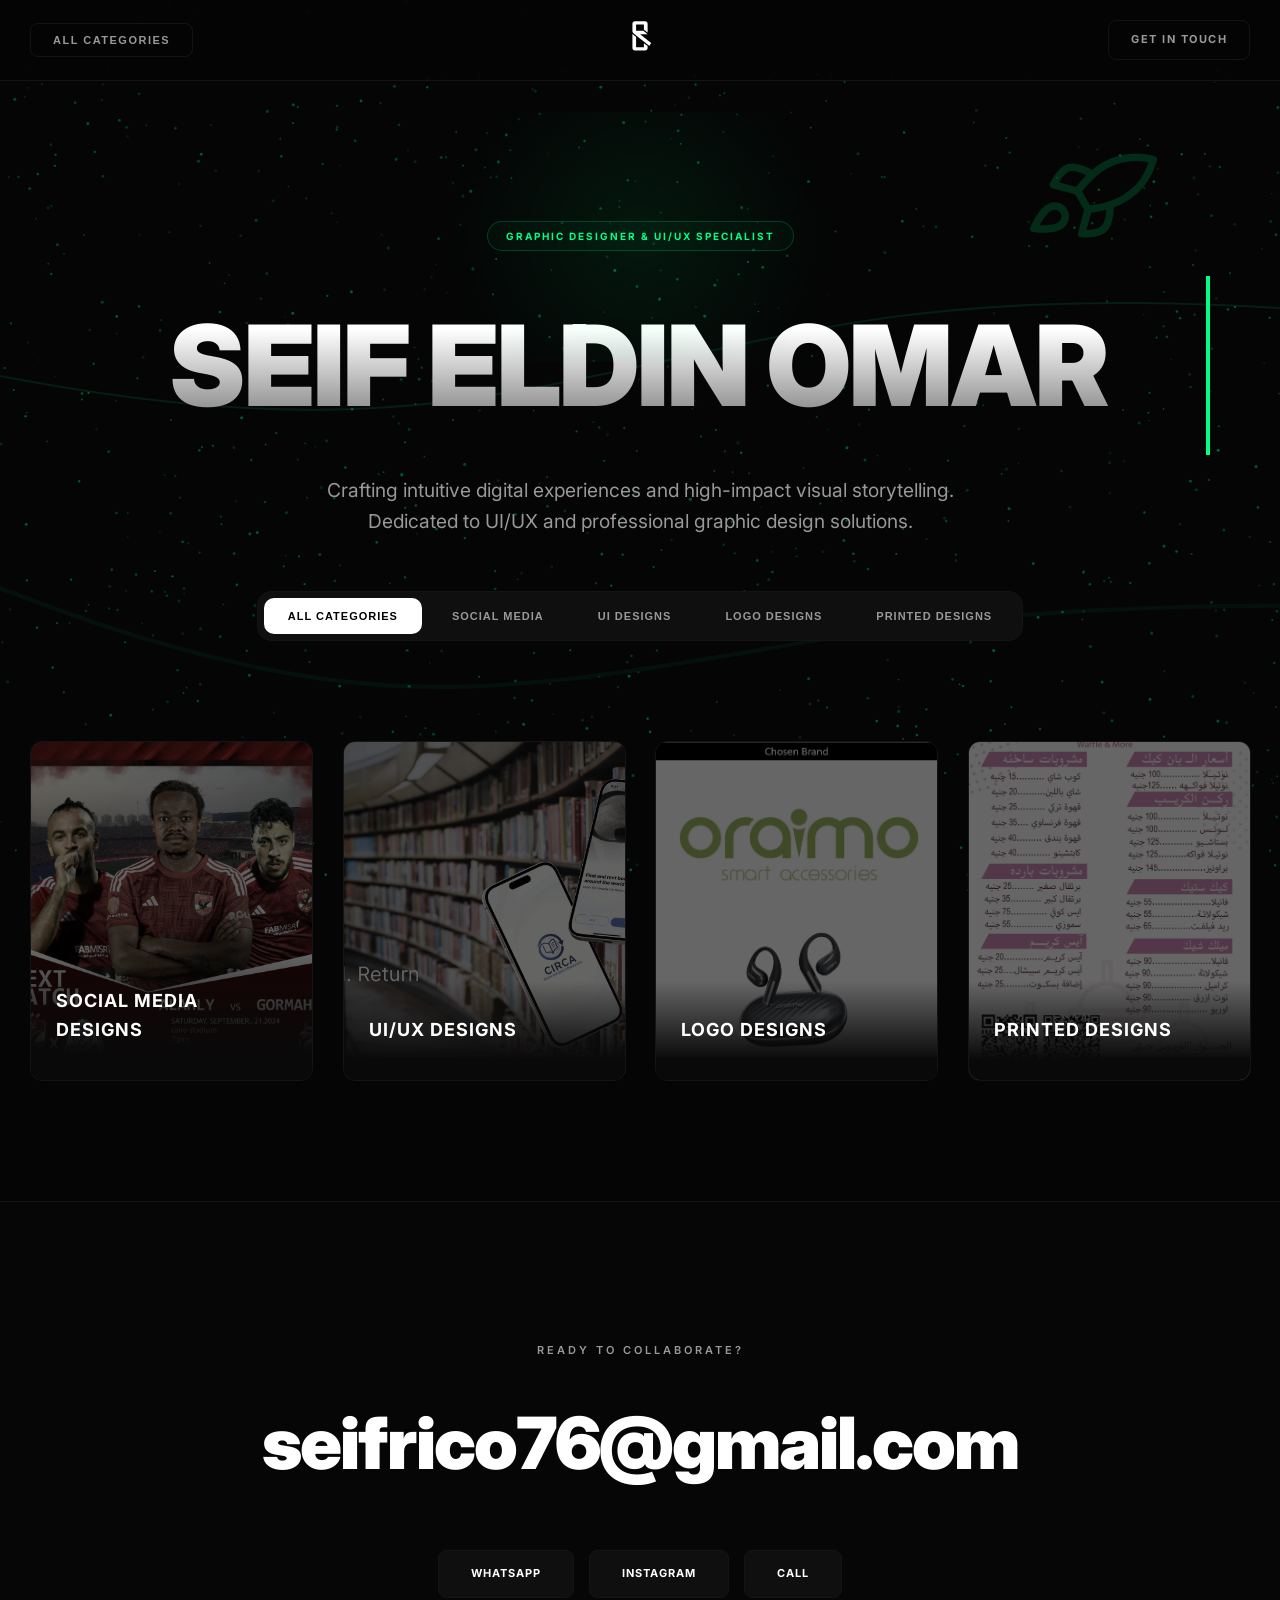
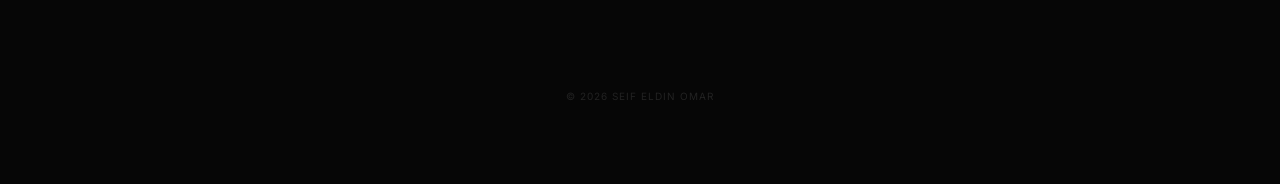
==== commit 8ce3be3f: "خطوط و نقط" ====
--- a/index.html
+++ b/index.html
@@ -3,17 +3,18 @@
 <head>
     <meta charset="UTF-8">
     <meta name="viewport" content="width=device-width, initial-scale=1.0">
-    <title>Saif Eldin Omar | Portfolio</title>
-    <!-- جلب الخطوط من جوجل -->
+    <title>Seif Eldin Omar | UI/UX & Graphic Design Portfolio</title>
+    <!-- Google Fonts -->
     <link href="https://fonts.googleapis.com/css2?family=Inter:wght@400;500;700;900&display=swap" rel="stylesheet">
+    <!-- AOS Animation Library CSS -->
+    <link href="https://unpkg.com/aos@2.3.1/dist/aos.css" rel="stylesheet">
     <link rel="stylesheet" href="style.css">
 </head>
 <body>
 
-    <!-- 1. الشاشة الافتتاحية (Splash Screen) Area -->
+    <!-- 1. الشاشة الافتتاحية (Splash Screen) -->
     <div id="splash-screen">
         <div class="splash-logo-container">
-            <!-- الـ SVG المعدل بكلاسات الـ Trim Path -->
             <svg id="Layer_1" xmlns="http://www.w3.org/2000/svg" viewBox="0 0 640 640" class="splash-svg">
                 <defs>
                     <linearGradient id="linear-gradient" x1="232.8" y1="93.2" x2="498.7" y2="359.1" gradientUnits="userSpaceOnUse">
@@ -31,260 +32,227 @@
         </div>
     </div>
 
-    <!-- عناصر الأنميشن الحديثة للـ Cursor والـ Ripple Switch -->
-    <div class="custom-cursor-dot"></div>
-    <div class="custom-cursor-ring"></div>
-
-    <!-- الـ Header والـ Navigation -->
-    <header>
-        <nav class="container">
-            <div class="nav-left">
-                <button class="nav-btn" onclick="showAllCategories()">ALL CATEGORIES</button>
+    <!-- 2. خلفية النقط التفاعلية والرسومات -->
+    <canvas id="dots-canvas"></canvas>
+    <div class="bg-illustrations">
+        <svg class="bg-curve curve-1" viewBox="0 0 1440 320" xmlns="http://www.w3.org/2000/svg">
+            <path fill="none" stroke="rgba(0, 255, 136, 0.1)" stroke-width="2" d="M0,160L80,176C160,192,320,224,480,213.3C640,203,800,149,960,128C1120,107,1280,117,1360,122.7L1440,128"></path>
+        </svg>
+        <svg class="bg-curve curve-2" viewBox="0 0 1440 320" xmlns="http://www.w3.org/2000/svg">
+            <path fill="none" stroke="rgba(0, 255, 136, 0.05)" stroke-width="4" d="M0,64L80,96C160,128,320,192,480,202.7C640,213,800,171,960,149.3C1120,128,1280,128,1360,128L1440,128"></path>
+        </svg>
+        <svg class="bg-rocket" viewBox="0 0 24 24" fill="none" stroke="var(--accent)" stroke-width="1.5" stroke-linecap="round" stroke-linejoin="round" xmlns="http://www.w3.org/2000/svg">
+            <path d="M4.5 16.5c-1.5 1.26-2 5-2 5s3.74-.5 5-2c.71-.84.7-2.13-.09-2.91a2.18 2.18 0 0 0-2.91-.09z"></path>
+            <path d="m12 15-3-3a22 22 0 0 1 2-3.95A12.88 12.88 0 0 1 22 2c0 2.72-.78 7.5-6 11a22.35 22.35 0 0 1-4 2z"></path>
+            <path d="M9 12H4s.55-3.03 2-4c1.62-1.08 5 0 5 0"></path>
+            <path d="M12 15v5s3.03-.55 4-2c1.08-1.62 0-5 0-5"></path>
+        </svg>
+    </div>
+
+    <!-- 3. المحتوى الأساسي -->
+    <div class="main-content">
+        <!-- الـ Header -->
+        <header>
+            <nav class="container">
+                <div class="nav-left">
+                    <button class="nav-btn" onclick="showAllCategories()">ALL CATEGORIES</button>
+                </div>
+                <div class="logo-container">
+                    <div class="center-logo fade-in-logo">
+                        <svg viewBox="0 0 640 640" style="width: 100%; height: 100%;">
+                            <path fill="#ffffff" d="M450.8,361.9l-3.5,5-19,27.2h-.4c0-.1-19.3-15.5-19.3-15.5l-12.9-10.2-8.1-6.4-12.8-10.2-9.2-7.3-9.7-7.7-14-11.1-67.2-53.5-16.2-12.9-15.8-12.5c-6.9-5.5-10.9-13.9-10.9-22.7v-86.6c0-16,13-29,29-29h118.8c16,0,29,13,29,29v102.3l-4.8-3.8-8.1-6.4-12.7-10.1-17.5-13.9v-59.3h-90.9v73.2h85.5l5.4,4.3,15.3,12.2,14.8,11.8,12.9,10.2v1.3h-86.9l34.2,27.2,9.7,7.7,30.1,24,9.3,7.4,3.5,2.8,19.3,15.4,10.1,8,9.3,7.4,3.5,2.8Z"/>
+                            <path fill="#ffffff" d="M408.6,396.8v22.9c0,16-13,29-29,29h-118.8c-16,0-29-13-29-29v-163.7l3.8,3.1,39,31.1v120.8h90.9v-48.4l30.1,24,9.5,7.5,3.4,2.7Z"/>
+                        </svg>
+                    </div>
+                </div>
+                <div class="nav-right">
+                    <a href="#contact" class="nav-btn">GET IN TOUCH</a>
+                </div>
+            </nav>
+        </header>
+
+        <!-- الـ Hero Section -->
+        <section class="hero">
+            <div class="container">
+                <span class="badge" data-aos="fade-down" data-aos-duration="1000">Graphic Designer & UI/UX Specialist</span>
+                
+                <div class="typing-container">
+                    <h1 class="hero-title typing-text">SEIF ELDIN OMAR</h1>
+                </div>
+
+                <p class="hero-bio" data-aos="fade-up" data-aos-delay="500" data-aos-duration="1000">
+                    Crafting intuitive digital experiences and high-impact visual storytelling. 
+                    Dedicated to UI/UX and professional graphic design solutions.
+                </p>
+
+                <div class="folder-filters" id="main-filters" data-aos="zoom-in" data-aos-delay="800">
+                    <button class="filter-btn active" id="btn-all" onclick="showAllCategories()">All Categories</button>
+                    <button class="filter-btn" id="btn-social" onclick="openCategory('social-main')">Social Media</button>
+                    <button class="filter-btn" id="btn-ui" onclick="openCategory('ui-main')">UI Designs</button>
+                    <button class="filter-btn" id="btn-logo" onclick="openCategory('logo-main')">Logo Designs</button>
+                    <button class="filter-btn" id="btn-printed" onclick="openCategory('printed-main')">Printed Designs</button>
+                </div>
+
+                <div class="sub-filters" id="ui-subs" style="display: none;">
+                    <button class="sub-btn" onclick="filterSelection('sine-app')">Sine App</button>
+                    <button class="sub-btn" onclick="filterSelection('material-crafts')">Material Crafts App</button>
+                    <button class="sub-btn" onclick="filterSelection('circa')">Circa Case Study</button>
+                </div>
+                <div class="sub-filters" id="social-subs" style="display: none;">
+                    <button class="sub-btn" onclick="filterSelection('football')">Alahly Empire</button>
+                    <button class="sub-btn" onclick="filterSelection('touha')">Touha Tourism</button>
+                    <button class="sub-btn" onclick="filterSelection('uni')">Uni Projects</button>
+                    <button class="sub-btn" onclick="filterSelection('filmposters')">Film Posters</button>
+                </div>
+                <div class="sub-filters" id="film-subs" style="display: none; margin-top: 10px; justify-content: center; gap: 10px;">
+                    <button class="sub-btn" onclick="filterSelection('bimbo')">Bimbo</button>
+                    <button class="sub-btn" onclick="filterSelection('it-movie')">IT</button>
+                    <button class="sub-btn" onclick="filterSelection('lotr')">The Lord of the Rings</button>
+                    <button class="sub-btn" onclick="filterSelection('flight-risk')">Flight Risk</button>
+                </div>
+                <div class="sub-filters" id="logo-subs" style="display: none;"></div>
+                <div class="sub-filters" id="printed-subs" style="display: none;">
+                    <button class="sub-btn" onclick="filterSelection('yum')">Yum Yum Menu</button>
+                </div>
             </div>
-            <div class="logo-container">
-                <!-- اللوجو المستقر في الهيدر، واخد نفس أبعاد الـ SVG الدقيقة لتجنب الرمشة -->
-                <div class="center-logo fade-in-logo">
-                    <svg viewBox="0 0 640 640" style="width: 100%; height: 100%;">
-                        <path fill="#ffffff" d="M450.8,361.9l-3.5,5-19,27.2h-.4c0-.1-19.3-15.5-19.3-15.5l-12.9-10.2-8.1-6.4-12.8-10.2-9.2-7.3-9.7-7.7-14-11.1-67.2-53.5-16.2-12.9-15.8-12.5c-6.9-5.5-10.9-13.9-10.9-22.7v-86.6c0-16,13-29,29-29h118.8c16,0,29,13,29,29v102.3l-4.8-3.8-8.1-6.4-12.7-10.1-17.5-13.9v-59.3h-90.9v73.2h85.5l5.4,4.3,15.3,12.2,14.8,11.8,12.9,10.2v1.3h-86.9l34.2,27.2,9.7,7.7,30.1,24,9.3,7.4,3.5,2.8,19.3,15.4,10.1,8,9.3,7.4,3.5,2.8Z"/>
-                        <path fill="#ffffff" d="M408.6,396.8v22.9c0,16-13,29-29,29h-118.8c-16,0-29-13-29-29v-163.7l3.8,3.1,39,31.1v120.8h90.9v-48.4l30.1,24,9.5,7.5,3.4,2.7Z"/>
-                    </svg>
-                </div>
+        </section>
+
+        <!-- Portfolio Grid -->
+        <section id="work" class="container">
+            <div class="grid" id="portfolio-grid">
+                
+                <!-- Category Covers -->
+                <div class="card category-cover" onclick="openCategory('social-main')">
+                    <img src="Alahly V gormahia.png"> <div class="cover-overlay"><h3>Social Media Designs</h3></div>
+                </div>
+                <div class="card category-cover" onclick="openCategory('ui-main')">
+                    <img src="circa cover.png"> <div class="cover-overlay"><h3>UI/UX Designs</h3></div>
+                </div>
+                <div class="card category-cover" onclick="openCategory('logo-main')">
+                    <img src="Oraimo.png"> <div class="cover-overlay"><h3>Logo Designs</h3></div>
+                </div>
+                <div class="card category-cover" onclick="openCategory('printed-main')">
+                    <img src="yum yum menu New 2 copy.jpg"> <div class="cover-overlay"><h3>Printed Designs</h3></div>
+                </div>
+
+                <!-- Logo Items -->
+                <div class="card item-card logo" onclick="window.open('Oraimo logo Redesigns .pdf', '_blank')"><img src="Oraimo.png"><h3>[PDF] Oraimo Logo Redesign</h3></div>
+
+                <!-- UI / UX -->
+                <div class="card item-card ui circa" onclick="window.open('UI Presentation ( Circa ).pdf', '_blank')"><img src="circa cover.png"><h3>[PDF] Circa Case Study</h3></div>
+                <div class="card item-card ui material-crafts" onclick="window.open('Material Crafts casestudy.pdf', '_blank')"><img src="Material Crafts casestudy.png"><h3>[PDF] Material Crafts casestudy</h3></div>
+
+                <div class="card item-card ui sine-app"><img src="sine Home.png"><h3>Home</h3></div>
+                <div class="card item-card ui sine-app"><img src="sine product List.png"><h3>Product List</h3></div>
+                <div class="card item-card ui sine-app"><img src="sine product detailes.png"><h3>Product Details</h3></div>
+                <div class="card item-card ui sine-app"><img src="sine filters.png"><h3>Filters</h3></div> 
+                <div class="card item-card ui sine-app"><img src="sine Cart.png"><h3>Cart</h3></div>
+                <div class="card item-card ui sine-app"><img src="sine Checkout.png"><h3>Checkout</h3></div>
+                <div class="card item-card ui sine-app"><img src="sine Orders.png"><h3>Orders</h3></div>
+                <div class="card item-card ui sine-app"><img src="sine Addresses.png"><h3>Addresses</h3></div>
+                <div class="card item-card ui sine-app"><img src="sine Payment.png"><h3>Payment</h3></div>
+                <div class="card item-card ui sine-app"><img src="sine Profile.png"><h3>Profile</h3></div>
+                <div class="card item-card ui sine-app"><img src="sine Settings .png"><h3>Settings</h3></div>
+
+                <!-- Social Media -->
+                <div class="card item-card football social"><img src="Alahly V gormahia.png"><h3>Ahly vs Gormahia</h3></div>
+                <div class="card item-card football social"><img src="Alahly Vs elesmaily.jpg"><h3>Ahly vs Ismaily</h3></div>
+                <div class="card item-card football social"><img src="Alahly Vs Elzamalek.png"><h3>Ahly vs Zamalek</h3></div>
+                <div class="card item-card football social"><img src="Alahly vs Patchuca.png"><h3>Ahly vs Patchuca</h3></div>
+                <div class="card item-card football social"><img src="Real Madrid vs Sevilla copy.png"><h3>Real Madrid vs Sevilla</h3></div>
+                <div class="card item-card touha social"><img src="اسوان 1.png"><h3>Aswan</h3></div>
+                <div class="card item-card touha social"><img src="الاقصر 2.png"><h3>Luxor</h3></div>
+                <div class="card item-card touha social"><img src="Touha.png"><h3>Touha</h3></div>
+                <div class="card item-card uni social"><img src="Isis Green tea copy.jpg"><h3>Isis</h3></div>
+                <div class="card item-card uni social"><img src="Redbull copy.jpg"><h3>Redbull</h3></div>
+                <div class="card item-card uni social"><img src="Six hats white (Bab elsham) copy.jpg"><h3>Bab Elsham</h3></div>
+                <div class="card item-card uni social"><img src="collage 1 copy.jpg"><h3>Collage</h3></div>
+                <div class="card item-card uni social"><img src="Frida copy.jpg"><h3>Frida</h3></div>
+                <div class="card item-card uni social"><img src="Twist final 1.jpg"><h3>Twist</h3></div>
+
+                <!-- Film Posters -->
+                <div class="card item-card filmposters bimbo social"><img src="bembo redesign copy.jpg"><h3>Bimbo Redesign</h3></div>
+                <div class="card item-card filmposters it-movie social"><img src="IT Redesign 2.jpg"><h3>IT Redesign</h3></div>
+                <div class="card item-card filmposters lotr social"><img src="Lord of the rings redesign 2 copy.jpg"><h3>The Lord of the Rings</h3></div>
+                <div class="card item-card filmposters FR social"><img src="Flight risk redesign copy.jpg"><h3>Flight Risk</h3></div>
+                
+                <!-- Flight Risk -->
+                <div class="card item-card filmposters flight-risk social"><img src="Flight risk redesign mockup 6 copy.jpg"><h3>Flight Risk - Mockup 1</h3></div>
+                <div class="card item-card filmposters flight-risk social"><img src="Flight risk redesign mockup 7 copy.jpg"><h3>Flight Risk - Mockup 2</h3></div>
+                <div class="card item-card filmposters flight-risk social"><img src="Flight risk redesign mockup 16 .jpg"><h3>Flight Risk - Mockup 3</h3></div>
+                <div class="card item-card filmposters flight-risk social"><img src="Flight risk redesign mockup 15 .jpg"><h3>Flight Risk - Mockup 4</h3></div>
+                <div class="card item-card filmposters flight-risk social"><img src="Flight risk redesign mockup 5 copy.jpg"><h3>Flight Risk - Wall Mockup </h3></div>
+                <div class="card item-card filmposters flight-risk social"><img src="Flight risk redesign mockup 1 copy.jpg"><h3>Flight Risk - 3D Exhibtion</h3></div>
+                <div class="card item-card filmposters flight-risk social"><img src="Flight risk redesign mockup 13.jpg"><h3>Flight Risk - Bag Givaway</h3></div>
+                <div class="card item-card filmposters flight-risk social"><img src="Flight risk redesign mockup 14.jpg"><h3>Flight Risk - T-shirt Givaway</h3></div>
+                <div class="card item-card filmposters flight-risk social"><img src="Flight risk redesign mockup 11 copy.jpg"><h3>Flight Risk - Cup Givaway</h3></div>
+                
+                <!-- Bimbo -->
+                <div class="card item-card filmposters bimbo social"><img src="mockup 2 copy.jpg"><h3>Bimbo - Mockup 1</h3></div>
+                <div class="card item-card filmposters bimbo social"><img src="mockup 3.jpg"><h3>Bimbo - Mockup 2</h3></div>
+                <div class="card item-card filmposters bimbo social"><img src="mockup 5.jpg"><h3>Bimbo - Mockup 3</h3></div>
+                <div class="card item-card filmposters bimbo social"><img src="mockup 6.jpg"><h3>Bimbo - Mockup 4</h3></div>
+                <div class="card item-card filmposters bimbo social"><img src="mockup 7.jpg"><h3>Bimbo - Mockup 5</h3></div>
+                <div class="card item-card filmposters bimbo social"><img src="mockup 11.jpg"><h3>Bimbo - 3D Exhibtion 1</h3></div>
+                <div class="card item-card filmposters bimbo social"><img src="mockup 4.jpg"><h3>Bimbo - 3D Exhibtion 2</h3></div>
+                <div class="card item-card filmposters bimbo social"><img src="mockup 8.jpg"><h3>Bimbo - Bag Givaway</h3></div>
+                <div class="card item-card filmposters bimbo social"><img src="mockup 9.jpg"><h3>Bimbo - T-shirt Givaway</h3></div>
+
+                <!-- IT Movie -->
+                <div class="card item-card filmposters it-movie social"><img src="IT REDESIGN MOCKUP 1.jpg"><h3>IT - Mockup 1</h3></div>
+                <div class="card item-card filmposters it-movie social"><img src="IT REDESIGN MOCKUP 3.jpg"><h3>IT - Mockup 2</h3></div>
+                <div class="card item-card filmposters it-movie social"><img src="IT REDESIGN MOCKUP 4.jpg"><h3>IT - Mockup 3</h3></div>
+                <div class="card item-card filmposters it-movie social"><img src="IT REDESIGN MOCKUP 6.jpg"><h3>IT - Mockup 3</h3></div>
+                <div class="card item-card filmposters it-movie social"><img src="IT REDESIGN MOCKUP 5.jpg"><h3>IT - Wall Mockup</h3></div>
+                <div class="card item-card filmposters it-movie social"><img src="IT REDESIGN MOCKUP 2.jpg"><h3>IT - 3D Exhibition</h3></div>
+                <div class="card item-card filmposters it-movie social"><img src="IT REDESIGN MOCKUP 7.jpg"><h3>IT - cinema Ticket</h3></div>
+
+                <!-- The Lord of the Rings -->
+                <div class="card item-card filmposters lotr social"><img src="Lord of the rings redesign 1 copy.jpg"><h3>LOTR - Mockup 1</h3></div>
+                <div class="card item-card filmposters lotr social"><img src="Lord of the rings redesign 2 copy.jpg"><h3>LOTR - Mockup 2</h3></div>
+                <div class="card item-card filmposters lotr social"><img src="Lord of the rings redesign 3 copy.jpg"><h3>LOTR - Mockup 3</h3></div>
+                <div class="card item-card filmposters lotr social"><img src="Lord of the rings redesign 4 copy.jpg"><h3>LOTR - Mockup 4</h3></div>
+                <div class="card item-card filmposters lotr social"><img src="Lord of the rings redesign 10 copy.png"><h3>LOTR - Wall mockup</h3></div>
+                <div class="card item-card filmposters lotr social"><img src="Lord of the rings redesign 7 copy.jpg"><h3>LOTR - 3D Exhibition 1</h3></div>
+                <div class="card item-card filmposters lotr social"><img src="Lord of the rings redesign 5 copy.jpg"><h3>LOTR - 3D Exhibition 2</h3></div>
+                <div class="card item-card filmposters lotr social"><img src="Lord of the rings redesign 8 copy.jpg"><h3>LOTR - Bag Giveaway</h3></div>
+                <div class="card item-card filmposters lotr social"><img src="Lord of the rings redesign 9 copy.jpg"><h3>LOTR - T-shirt Giveaway</h3></div>
+
+                <!-- Printed Items -->
+                <div class="card item-card printed yum"><img src="yum yum menu New 2 copy.jpg"><h3>Yum Yum Menu</h3></div>
+                <div class="card item-card printed yum"><img src="Vedio frame 1.jpg"><h3>Video Frame</h3></div>
+                
             </div>
-            <div class="nav-right">
-                <a href="#contact" class="nav-btn">GET IN TOUCH</a>
+        </section>
+
+        <!-- Lightbox Modal -->
+        <div id="myModal" class="modal">
+            <span class="close">&times;</span>
+            <img class="modal-content" id="img01">
+            <div id="caption"></div>
+        </div>
+
+        <!-- Footer -->
+        <footer id="contact" data-aos="fade-up" data-aos-duration="1000">
+            <div class="container">
+                <h2 class="footer-title">Ready to collaborate?</h2>
+                <a href="https://mail.google.com/mail/?view=cm&fs=1&to=seifrico76@gmail.com" target="_blank" class="email-link">seifrico76@gmail.com</a>
+                <div class="contact-grid">
+                    <a href="https://wa.me/201002324228" target="_blank" class="contact-item btn-styled">WhatsApp</a>
+                    <a href="https://www.instagram.com/seifomar__" target="_blank" class="contact-item btn-styled">Instagram</a>
+                    <a href="tel:01002324228" class="contact-item btn-styled">Call</a>
+                </div>
+                <p class="copyright">© 2026 Seif Eldin Omar</p>
             </div>
-        </nav>
-    </header>
-
-    <!-- الـ Hero Section -->
-    <section class="hero">
-        <div class="container">
-            <span class="badge">Visual Designer & Ad Specialist</span>
-            <h1 class="hero-title">SEIF ELDEEN</h1>
-            <p class="hero-bio">Graphic Design student at Helwan University. Specializing in visual storytelling, 
-                from high-impact social media campaigns to intuitive UI/UX experiences.</p>
-
-            <!-- فلاتر المجلدات الكبيرة -->
-            <div class="folder-filters" id="main-filters">
-                <button class="filter-btn active" id="btn-all" onclick="showAllCategories()">All Categories</button>
-                <button class="filter-btn" id="btn-social" onclick="openCategory('social-main')">Social Media</button>
-                <button class="filter-btn" id="btn-ui" onclick="openCategory('ui-main')">UI Designs</button>
-                <button class="filter-btn" id="btn-logo" onclick="openCategory('logo-main')">Logo Designs</button>
-                <button class="filter-btn" id="btn-printed" onclick="openCategory('printed-main')">Printed Designs</button>
-            </div>
-
-            <!-- الفلاتر الفرعية للـ UI -->
-            <div class="sub-filters" id="ui-subs" style="display: none;">
-                <button class="sub-btn" onclick="filterSelection('sine-app')">Sine App</button>
-                <button class="sub-btn" onclick="filterSelection('material-crafts')">Material Crafts App</button>
-                <button class="sub-btn" onclick="filterSelection('circa')">Circa Case Study</button>
-            </div>
-
-            <!-- الفلاتر الفرعية للـ Social Media -->
-            <div class="sub-filters" id="social-subs" style="display: none;">
-                <button class="sub-btn" onclick="filterSelection('football')">Alahly Empire</button>
-                <button class="sub-btn" onclick="filterSelection('touha')">Touha Tourism</button>
-                <button class="sub-btn" onclick="filterSelection('uni')">Uni Projects</button>
-                <button class="sub-btn" onclick="filterSelection('filmposters')">Film Posters Redesign</button>
-            </div>
-
-            <!-- الفلاتر الفرعية الخاصة بألبومات الأفلام -->
-            <div class="sub-filters" id="film-subs" style="display: none; margin-top: 10px; justify-content: center; gap: 10px;">
-                <button class="sub-btn" onclick="filterSelection('bimbo')">Bimbo</button>
-                <button class="sub-btn" onclick="filterSelection('it-movie')">IT</button>
-                <button class="sub-btn" onclick="filterSelection('lotr')">The Lord of the Rings</button>
-                <button class="sub-btn" onclick="filterSelection('flight-risk')">Flight Risk</button>
-            </div>
-            
-            <div class="sub-filters" id="logo-subs" style="display: none;"></div>
-
-            <!-- الفلاتر الفرعية للمطبوعات -->
-            <div class="sub-filters" id="printed-subs" style="display: none;">
-                <button class="sub-btn" onclick="filterSelection('yum')">Yum Yum Menu</button>
-            </div>
-        </div>
-    </section>
-
-    <!-- معرض الأعمال (Portfolio Grid) -->
-    <section id="work" class="container">
-        <div class="grid" id="portfolio-grid">
-            
-            <!-- أغلفة الأقسام الرئيسية (Category Covers) -->
-            <div class="card category-cover" onclick="openCategory('social-main')">
-                <img src="Alahly V gormahia.png"> <div class="cover-overlay"><h3>Social Media Designs</h3></div>
-            </div>
-            <div class="card category-cover" onclick="openCategory('ui-main')">
-                <img src="circa cover.png"> <div class="cover-overlay"><h3>UI Designs</h3></div>
-            </div>
-            <div class="card category-cover" onclick="openCategory('logo-main')">
-                <img src="Oraimo.png"> <div class="cover-overlay"><h3>Logo Designs</h3></div>
-            </div>
-            <div class="card category-cover" onclick="openCategory('printed-main')">
-                <img src="yum yum menu New 2 copy.jpg"> <div class="cover-overlay"><h3>Printed Designs</h3></div>
-            </div>
-
-            <!-- ألبوم الشعارات (Logo Items) -->
-            <div class="card item-card logo" onclick="window.open('Oraimo logo Redesigns .pdf', '_blank')"><img src="Oraimo.png"><h3>[PDF] Oraimo Logo Redesign</h3></div>
-
-            <!-- ألبوم الـ UI / UX -->
-            <div class="card item-card ui circa" onclick="window.open('UI Presentation ( Circa ).pdf', '_blank')"><img src="circa cover.png"><h3>[PDF] Circa Case Study</h3></div>
-            <div class="card item-card ui material-crafts" onclick="window.open('Material Crafts casestudy.pdf', '_blank')"><img src="Material Crafts casestudy.png"><h3>[PDF] Material Crafts casestudy</h3></div>
-
-            <div class="card item-card ui sine-app"><img src="sine Home.png"><h3>Home</h3></div>
-            <div class="card item-card ui sine-app"><img src="sine product List.png"><h3>Product List</h3></div>
-            <div class="card item-card ui sine-app"><img src="sine product detailes.png"><h3>Product Details</h3></div>
-            <div class="card item-card ui sine-app"><img src="sine filters.png"><h3>Filters</h3></div> 
-            <div class="card item-card ui sine-app"><img src="sine Cart.png"><h3>Cart</h3></div>
-            <div class="card item-card ui sine-app"><img src="sine Checkout.png"><h3>Checkout</h3></div>
-            <div class="card item-card ui sine-app"><img src="sine Orders.png"><h3>Orders</h3></div>
-            <div class="card item-card ui sine-app"><img src="sine Addresses.png"><h3>Addresses</h3></div>
-            <div class="card item-card ui sine-app"><img src="sine Payment.png"><h3>Payment</h3></div>
-            <div class="card item-card ui sine-app"><img src="sine Profile.png"><h3>Profile</h3></div>
-            <div class="card item-card ui sine-app"><img src="sine Settings .png"><h3>Settings</h3></div>
-
-            <!-- ألبوم السوشيال ميديا (كورة وسياحة وجامعة) -->
-            <div class="card item-card football social"><img src="Alahly V gormahia.png"><h3>Ahly vs Gormahia</h3></div>
-            <div class="card item-card football social"><img src="Alahly Vs elesmaily.jpg"><h3>Ahly vs Ismaily</h3></div>
-            <div class="card item-card football social"><img src="Alahly Vs Elzamalek.png"><h3>Ahly vs Zamalek</h3></div>
-            <div class="card item-card football social"><img src="Alahly vs Patchuca.png"><h3>Ahly vs Patchuca</h3></div>
-            <div class="card item-card football social"><img src="Real Madrid vs Sevilla copy.png"><h3>Real Madrid vs Sevilla</h3></div>
-            <div class="card item-card touha social"><img src="اسوان 1.png"><h3>Aswan</h3></div>
-            <div class="card item-card touha social"><img src="الاقصر 2.png"><h3>Luxor</h3></div>
-            <div class="card item-card touha social"><img src="Touha.png"><h3>Touha</h3></div>
-            <div class="card item-card uni social"><img src="Isis Green tea copy.jpg"><h3>Isis</h3></div>
-            <div class="card item-card uni social"><img src="Redbull copy.jpg"><h3>Redbull</h3></div>
-            <div class="card item-card uni social"><img src="Six hats white (Bab elsham) copy.jpg"><h3>Bab Elsham</h3></div>
-            <div class="card item-card uni social"><img src="collage 1 copy.jpg"><h3>Collage</h3></div>
-            <div class="card item-card uni social"><img src="Frida copy.jpg"><h3>Frida</h3></div>
-            <div class="card item-card uni social"><img src="Twist final 1.jpg"><h3>Twist</h3></div>
-
-            <!-- ألبومات تصميمات بوسترات الأفلام والمعارض ثلاثية الأبعاد -->
-            <div class="card item-card filmposters bimbo social"><img src="bembo redesign copy.jpg"><h3>Bimbo Redesign</h3></div>
-            <div class="card item-card filmposters it-movie social"><img src="IT Redesign 2.jpg"><h3>IT Redesign</h3></div>
-            <div class="card item-card filmposters lotr social"><img src="Lord of the rings redesign 2 copy.jpg"><h3>The Lord of the Rings</h3></div>
-            <div class="card item-card filmposters FR social"><img src="Flight risk redesign copy.jpg"><h3>Flight Risk</h3></div>
-            
-            <!-- ألبوم Flight Risk الكامل -->
-            <div class="card item-card filmposters flight-risk social"><img src="Flight risk redesign mockup 6 copy.jpg"><h3>Flight Risk - Mockup 1</h3></div>
-            <div class="card item-card filmposters flight-risk social"><img src="Flight risk redesign mockup 7 copy.jpg"><h3>Flight Risk - Mockup 2</h3></div>
-            <div class="card item-card filmposters flight-risk social"><img src="Flight risk redesign mockup 16 .jpg"><h3>Flight Risk - Mockup 3</h3></div>
-            <div class="card item-card filmposters flight-risk social"><img src="Flight risk redesign mockup 15 .jpg"><h3>Flight Risk - Mockup 4</h3></div>
-            <div class="card item-card filmposters flight-risk social"><img src="Flight risk redesign mockup 5 copy.jpg"><h3>Flight Risk - Wall Mockup </h3></div>
-            <div class="card item-card filmposters flight-risk social"><img src="Flight risk redesign mockup 1 copy.jpg"><h3>Flight Risk - 3D Exhibtion</h3></div>
-            <div class="card item-card filmposters flight-risk social"><img src="Flight risk redesign mockup 13.jpg"><h3>Flight Risk - Bag Givaway</h3></div>
-            <div class="card item-card filmposters flight-risk social"><img src="Flight risk redesign mockup 14.jpg"><h3>Flight Risk - T-shirt Givaway</h3></div>
-            <div class="card item-card filmposters flight-risk social"><img src="Flight risk redesign mockup 11 copy.jpg"><h3>Flight Risk - Cup Givaway</h3></div>
-            
-            <!-- ألبوم Bimbo الكامل -->
-            <div class="card item-card filmposters bimbo social"><img src="mockup 2 copy.jpg"><h3>Bimbo - Mockup 1</h3></div>
-            <div class="card item-card filmposters bimbo social"><img src="mockup 3.jpg"><h3>Bimbo - Mockup 2</h3></div>
-            <div class="card item-card filmposters bimbo social"><img src="mockup 5.jpg"><h3>Bimbo - Mockup 3</h3></div>
-            <div class="card item-card filmposters bimbo social"><img src="mockup 6.jpg"><h3>Bimbo - Mockup 4</h3></div>
-            <div class="card item-card filmposters bimbo social"><img src="mockup 7.jpg"><h3>Bimbo - Mockup 5</h3></div>
-            <div class="card item-card filmposters bimbo social"><img src="mockup 11.jpg"><h3>Bimbo - 3D Exhibtion 1</h3></div>
-            <div class="card item-card filmposters bimbo social"><img src="mockup 4.jpg"><h3>Bimbo - 3D Exhibtion 2</h3></div>
-            <div class="card item-card filmposters bimbo social"><img src="mockup 8.jpg"><h3>Bimbo - Bag Givaway</h3></div>
-            <div class="card item-card filmposters bimbo social"><img src="mockup 9.jpg"><h3>Bimbo - T-shirt Givaway</h3></div>
-
-            <!-- ألبوم IT Movie الكامل -->
-            <div class="card item-card filmposters it-movie social"><img src="IT REDESIGN MOCKUP 1.jpg"><h3>IT - Mockup 1</h3></div>
-            <div class="card item-card filmposters it-movie social"><img src="IT REDESIGN MOCKUP 3.jpg"><h3>IT - Mockup 2</h3></div>
-            <div class="card item-card filmposters it-movie social"><img src="IT REDESIGN MOCKUP 4.jpg"><h3>IT - Mockup 3</h3></div>
-            <div class="card item-card filmposters it-movie social"><img src="IT REDESIGN MOCKUP 6.jpg"><h3>IT - Mockup 3</h3></div>
-            <div class="card item-card filmposters it-movie social"><img src="IT REDESIGN MOCKUP 5.jpg"><h3>IT - Wall Mockup</h3></div>
-            <div class="card item-card filmposters it-movie social"><img src="IT REDESIGN MOCKUP 2.jpg"><h3>IT - 3D Exhibition</h3></div>
-            <div class="card item-card filmposters it-movie social"><img src="IT REDESIGN MOCKUP 7.jpg"><h3>IT - cinema Ticket</h3></div>
-
-            <!-- ألبوم The Lord of the Rings الكامل -->
-            <div class="card item-card filmposters lotr social"><img src="Lord of the rings redesign 1 copy.jpg"><h3>LOTR - Mockup 1</h3></div>
-            <div class="card item-card filmposters lotr social"><img src="Lord of the rings redesign 2 copy.jpg"><h3>LOTR - Mockup 2</h3></div>
-            <div class="card item-card filmposters lotr social"><img src="Lord of the rings redesign 3 copy.jpg"><h3>LOTR - Mockup 3</h3></div>
-            <div class="card item-card filmposters lotr social"><img src="Lord of the rings redesign 4 copy.jpg"><h3>LOTR - Mockup 4</h3></div>
-            <div class="card item-card filmposters lotr social"><img src="Lord of the rings redesign 10 copy.png"><h3>LOTR - Wall mockup</h3></div>
-            <div class="card item-card filmposters lotr social"><img src="Lord of the rings redesign 7 copy.jpg"><h3>LOTR - 3D Exhibition 1</h3></div>
-            <div class="card item-card filmposters lotr social"><img src="Lord of the rings redesign 5 copy.jpg"><h3>LOTR - 3D Exhibition 2</h3></div>
-            <div class="card item-card filmposters lotr social"><img src="Lord of the rings redesign 8 copy.jpg"><h3>LOTR - Bag Giveaway</h3></div>
-            <div class="card item-card filmposters lotr social"><img src="Lord of the rings redesign 9 copy.jpg"><h3>LOTR - T-shirt Giveaway</h3></div>
-
-            <!-- ألبوم المطبوعات (Printed Items) -->
-            <div class="card item-card printed yum"><img src="yum yum menu New 2 copy.jpg"><h3>Yum Yum Menu</h3></div>
-            <div class="card item-card printed yum"><img src="Vedio frame 1.jpg"><h3>Video Frame</h3></div>
-            
-        </div>
-    </section>
-
-    <!-- نافذة العرض المكبرة (Lightbox Modal) -->
-    <div id="myModal" class="modal">
-        <span class="close">&times;</span>
-        <img class="modal-content" id="img01">
-        <div id="caption"></div>
-    </div>
-
-    <!-- الـ Footer ومنطقة التواصل -->
-    <footer id="contact">
-        <div class="container">
-            <h2 class="footer-title">Ready to collaborate?</h2>
-            <!-- التعديل هنا: رابط ويب مباشر يفتح الجيميل في المتصفح فوراً لإنشاء رسالة جديدة -->
-            <a href="https://mail.google.com/mail/?view=cm&fs=1&to=seifrico76@gmail.com" target="_blank" class="email-link">seifrico76@gmail.com</a>
-            <div class="contact-grid">
-                <a href="https://wa.me/201002324228" target="_blank" class="contact-item btn-styled">WhatsApp</a>
-                <a href="https://www.instagram.com/seifomar__" target="_blank" class="contact-item btn-styled">Instagram</a>
-                <a href="tel:01002324228" class="contact-item btn-styled">Call</a>
-            </div>
-            <p class="copyright">© 2026 Seif Eldeen Omar</p>
-        </div>
-    </footer>
-
-    <!-- سكريبت التحكم المنطقي في الأنميشنز والتنقل بين الألبومات -->
+        </footer>
+    </div> <!-- قفلة الـ Main Content -->
+
+    <!-- السكريبتات والتفاعلات -->
+    <script src="https://unpkg.com/aos@2.3.1/dist/aos.js"></script>
+<!-- السكريبتات والتفاعلات -->
+    <script src="https://unpkg.com/aos@2.3.1/dist/aos.js"></script>
     <script>
-        window.addEventListener('DOMContentLoaded', () => {
-            initCustomCursor();
-
-            setTimeout(() => {
-                const splashScreen = document.getElementById('splash-screen');
-                const mainLogo = document.querySelector('.fade-in-logo');
-                
-                if (splashScreen) {
-                    splashScreen.classList.add('shrink');
-                    
-                    setTimeout(() => {
-                        if (mainLogo) mainLogo.classList.add('show');
-                    }, 500);
-                    
-                    setTimeout(() => {
-                        splashScreen.style.display = 'none';
-                    }, 1100);
-                }
-            }, 2500);
-        });
-
-        // --- منطق الـ Custom Inertia Cursor ---
-        function initCustomCursor() {
-            const dot = document.querySelector('.custom-cursor-dot');
-            const ring = document.querySelector('.custom-cursor-ring');
-            
-            if(!dot || !ring) return;
-
-            window.addEventListener('mousemove', (e) => {
-                dot.style.left = e.clientX + 'px';
-                dot.style.top = e.clientY + 'px';
-                
-                ring.style.left = e.clientX + 'px';
-                ring.style.top = e.clientY + 'px';
-            });
-
-            const updateInteractiveTargets = () => {
-                const interactiveElements = document.querySelectorAll('button, a, .card, .category-cover, .center-logo');
-                interactiveElements.forEach(el => {
-                    el.addEventListener('mouseenter', () => ring.classList.add('hovered'));
-                    el.addEventListener('mouseleave', () => ring.classList.remove('hovered'));
-                });
-            };
-            updateInteractiveTargets();
-            window.addEventListener('filterChanged', updateInteractiveTargets);
-        }
-
-        // --- منطق الـ Staggered Index Assigning ---
+        // 1. منطق الفلاتر متاح على مستوى الشاشة
         function applyStaggerEffect() {
             const visibleCards = document.querySelectorAll('.item-card[style*="display: block"], .category-cover[style*="display: block"]');
             visibleCards.forEach((card, index) => {
@@ -293,7 +261,6 @@
             window.dispatchEvent(new Event('filterChanged'));
         }
 
-        // --- التحكم في التنقلات والفلاتر (Main Controller) ---
         function openCategory(type) {
             document.querySelectorAll('.sub-filters').forEach(el => el.style.display = 'none');
             document.querySelectorAll('.item-card').forEach(el => el.style.display = 'none');
@@ -344,27 +311,116 @@
                 x[i].style.display = "none";
                 if (x[i].classList.contains(c)) x[i].style.display = "block";
             }
-            
             applyStaggerEffect();
         }
 
-        window.onload = showAllCategories;
-
-        // منطق الـ Modal لعرض الصور الكبيرة بنقاء كامل
-        var modal = document.getElementById("myModal");
-        var modalImg = document.getElementById("img01");
-        
-        document.getElementById('portfolio-grid').addEventListener('click', function(e) {
-            const card = e.target.closest('.item-card');
-            if (e.target.tagName === 'IMG' && card && !card.classList.contains('circa') && !card.classList.contains('logo') && !card.classList.contains('material-crafts')) {
-                modal.style.display = "block";
-                modalImg.src = e.target.src;
-                document.getElementById("caption").innerHTML = card.querySelector('h3').innerHTML;
+        // 2. تشغيل الأكواد بعد ما الصفحة تحمل بالكامل
+        document.addEventListener("DOMContentLoaded", function() {
+            AOS.init({ once: true, offset: 50 });
+            showAllCategories();
+
+            // Splash Screen Logic
+            setTimeout(() => {
+                const splashScreen = document.getElementById('splash-screen');
+                const mainLogo = document.querySelector('.fade-in-logo');
+                
+                if (splashScreen) {
+                    splashScreen.classList.add('shrink');
+                    setTimeout(() => { if (mainLogo) mainLogo.classList.add('show'); }, 500);
+                    setTimeout(() => { splashScreen.style.display = 'none'; }, 1100);
+                }
+            }, 2500);
+
+            // Interactive Background Random Dots Canvas Logic
+            const canvas = document.getElementById('dots-canvas');
+            if (canvas) {
+                const ctx = canvas.getContext('2d');
+                let width, height, dots = [];
+                let mouse = { x: -1000, y: -1000 };
+
+                window.addEventListener('mousemove', (e) => {
+                    mouse.x = e.clientX;
+                    mouse.y = e.clientY;
+                });
+
+                window.addEventListener('mouseout', () => {
+                    mouse.x = -1000;
+                    mouse.y = -1000;
+                });
+
+                function initCanvas() {
+                    width = canvas.width = window.innerWidth;
+                    height = canvas.height = window.innerHeight;
+                    dots = [];
+                    
+                    // عدد النقط في الشاشة (ممكن نتحكم فيه لو حابب نزود أو نتقل)
+                    const numberOfDots = Math.floor((width * height) / 1200); 
+                    
+                    for (let i = 0; i < numberOfDots; i++) {
+                        let rx = Math.random() * width;
+                        let ry = Math.random() * height;
+                        dots.push({
+                            x: rx, 
+                            y: ry,
+                            baseX: rx, 
+                            baseY: ry,
+                            size: Math.random() * 0.8 + 0.8, // حجم أصغر ورفيع (بين 0.8 و 1.6 بكسل)
+                            alpha: Math.random() * 0.25 + 0.1 // شفافية خفيفة ومتفاوتة (Opacity خفيف)
+                        });
+                    }
+                }
+
+                function animateDots() {
+                    ctx.clearRect(0, 0, width, height);
+                    
+                    dots.forEach(dot => {
+                        let dx = mouse.x - dot.x;
+                        let dy = mouse.y - dot.y;
+                        let distance = Math.sqrt(dx * dx + dy * dy);
+                        let maxDist = 90; // مسافة تأثير الماوس
+                        
+                        if (distance < maxDist) {
+                            let force = (maxDist - distance) / maxDist;
+                            let moveX = (dx / distance) * force * 15; // هتبعد بحد أقصى 15 بكسل زي ما طلبت
+                            let moveY = (dy / distance) * force * 15;
+                            
+                            dot.x -= moveX;
+                            dot.y -= moveY;
+                        } else {
+                            // الرجوع للمكان الأصلي بنعومة
+                            dot.x -= (dot.x - dot.baseX) * 0.08;
+                            dot.y -= (dot.y - dot.baseY) * 0.08;
+                        }
+                        
+                        ctx.beginPath();
+                        ctx.arc(dot.x, dot.y, dot.size, 0, Math.PI * 2);
+                        ctx.fillStyle = `rgba(0, 255, 136, ${dot.alpha})`; // اللون الأخضر بشفافية مختلفة لكل نقطة
+                        ctx.fill();
+                    });
+                    requestAnimationFrame(animateDots);
+                }
+
+                window.addEventListener('resize', initCanvas);
+                initCanvas();
+                animateDots();
             }
+
+            // Lightbox Modal Logic
+            var modal = document.getElementById("myModal");
+            var modalImg = document.getElementById("img01");
+            
+            document.getElementById('portfolio-grid').addEventListener('click', function(e) {
+                const card = e.target.closest('.item-card');
+                if (e.target.tagName === 'IMG' && card && !card.classList.contains('circa') && !card.classList.contains('logo') && !card.classList.contains('material-crafts')) {
+                    modal.style.display = "block";
+                    modalImg.src = e.target.src;
+                    document.getElementById("caption").innerHTML = card.querySelector('h3').innerHTML;
+                }
+            });
+
+            document.querySelector(".close").onclick = function() { modal.style.display = "none"; }
+            window.onclick = function(event) { if (event.target == modal) modal.style.display = "none"; }
         });
-
-        document.querySelector(".close").onclick = function() { modal.style.display = "none"; }
-        window.onclick = function(event) { if (event.target == modal) modal.style.display = "none"; }
     </script>
 </body>
 </html>
--- a/style.css
+++ b/style.css
@@ -18,6 +18,10 @@
     box-sizing: border-box;
 }
 
+html {
+    scroll-behavior: smooth; 
+}
+
 body {
     background: var(--bg);
     color: var(--white);
@@ -32,52 +36,65 @@
     padding: 0 30px;
 }
 
-/* --- Premium Custom Inertia Cursor Styles --- */
-@media (min-width: 901px) {
-    body, a, button, .card, .category-cover, .center-logo {
-        cursor: none !important;
-    }
-}
-
-.custom-cursor-dot {
-    width: 6px;
-    height: 6px;
-    background-color: var(--white);
+/* --- Interactive Canvas & Background Illustrations --- */
+#dots-canvas {
     position: fixed;
-    top: 0; left: 0;
+    top: 0;
+    left: 0;
+    width: 100vw;
+    height: 100vh;
+    z-index: 0; /* الطبقة دي فوق الخلفية السودة */
     pointer-events: none;
-    z-index: 10000;
-    border-radius: 50%;
-    transform: translate(-50%, -50%);
-    transition: width 0.2s, height 0.2s, background-color 0.3s;
-}
-
-.custom-cursor-ring {
-    width: 30px;
-    height: 30px;
-    border: 1px solid rgba(255, 255, 255, 0.3);
+}
+
+.bg-illustrations {
     position: fixed;
-    top: 0; left: 0;
+    top: 0;
+    left: 0;
+    width: 100%;
+    height: 100vh;
+    z-index: 0;
     pointer-events: none;
-    z-index: 9999;
-    border-radius: 50%;
-    transform: translate(-50%, -50%);
-    transition: transform 0.08s cubic-bezier(0.25, 1, 0.5, 1), width 0.3s, height 0.3s, border-color 0.3s, background-color 0.3s;
-}
-
-.custom-cursor-ring.hovered {
-    width: 50px;
-    height: 50px;
-    background-color: rgba(255, 255, 255, 0.1);
-    border-color: var(--white);
-}
-
-body.movie-theme .custom-cursor-dot { background-color: var(--movie-accent); }
-body.movie-theme .custom-cursor-ring { border-color: rgba(255, 42, 42, 0.4); }
-body.movie-theme .custom-cursor-ring.hovered { background-color: rgba(255, 42, 42, 0.15); border-color: var(--movie-accent); }
-
-
-/* --- شاشة الافتتاح الذكية بالـ Trim Path & Scale Down --- */
+    overflow: hidden;
+}
+
+.bg-curve {
+    position: absolute;
+    width: 120%; 
+    left: -10%;
+}
+
+.curve-1 { top: 20%; animation: floatCurve 15s ease-in-out infinite alternate; }
+.curve-2 { bottom: 10%; animation: floatCurve 20s ease-in-out infinite alternate-reverse; }
+
+.bg-rocket {
+    position: absolute;
+    width: 120px;
+    height: 120px;
+    top: 15%;
+    right: 10%;
+    opacity: 0.15;
+    transform: rotate(15deg);
+    animation: floatRocket 8s ease-in-out infinite;
+}
+
+@keyframes floatCurve {
+    0% { transform: translateY(0) scaleY(1); }
+    100% { transform: translateY(30px) scaleY(1.1); }
+}
+
+@keyframes floatRocket {
+    0%, 100% { transform: translateY(0) rotate(15deg); }
+    50% { transform: translateY(-20px) rotate(20deg); }
+}
+
+/* حماية المحتوى عشان يفضل فوق النقط والخلفية */
+.main-content {
+    position: relative;
+    z-index: 10;
+}
+
+/* --- Splash Screen --- */
 #splash-screen {
     position: fixed;
     top: 0;
@@ -116,19 +133,9 @@
 }
 
 @keyframes drawAndFill {
-    0% {
-        stroke-dashoffset: 2500;
-        fill: rgba(255, 255, 255, 0);
-    }
-    60% {
-        stroke-dashoffset: 0;
-        fill: rgba(255, 255, 255, 0);
-    }
-    100% {
-        stroke-dashoffset: 0;
-        stroke: transparent;
-        fill: inherit;
-    }
+    0% { stroke-dashoffset: 2500; fill: rgba(255, 255, 255, 0); }
+    60% { stroke-dashoffset: 0; fill: rgba(255, 255, 255, 0); }
+    100% { stroke-dashoffset: 0; stroke: transparent; fill: inherit; }
 }
 
 #splash-screen.shrink { background-color: transparent; }
@@ -137,7 +144,6 @@
     left: 50%;
     transform: translate(-50%, 0) scale(0.275);
 }
-
 
 /* --- Navigation Layout --- */
 header {
@@ -147,7 +153,6 @@
     background: rgba(5, 5, 5, 0.75);
     backdrop-filter: blur(25px);
     -webkit-backdrop-filter: blur(25px);
-    z-index: 1000;
     border-bottom: 1px solid var(--border);
 }
 
@@ -179,8 +184,6 @@
 
 .fade-in-logo.show { opacity: 1; }
 
-
-/* --- Buttons Style --- */
 .nav-btn {
     background: transparent;
     color: var(--text-dim);
@@ -193,6 +196,7 @@
     letter-spacing: 1.5px;
     text-decoration: none;
     display: inline-block;
+    transition: all 0.3s ease;
 }
 
 .nav-btn:hover {
@@ -200,7 +204,6 @@
     border-color: var(--white);
     background: rgba(255,255,255,0.05);
 }
-
 
 /* --- Hero Section & Custom Glows --- */
 .hero {
@@ -223,14 +226,13 @@
     transition: background 0.5s ease;
 }
 
-body.movie-theme .hero::before {
-    background: radial-gradient(circle, rgba(var(--movie-accent-rgb), 0.08) 0%, rgba(0,0,0,0) 70%);
-}
-
+/* تظبيط البادج في النص لوحده */
 .badge {
     position: relative;
     z-index: 1;
-    display: inline-block;
+    display: flex;
+    width: max-content;
+    margin: 0 auto 25px auto;
     padding: 6px 18px;
     border: 1px solid rgba(var(--accent-rgb), 0.2);
     background: rgba(var(--accent-rgb), 0.03);
@@ -240,27 +242,39 @@
     font-weight: 700;
     letter-spacing: 2px;
     border-radius: 30px;
-    margin-bottom: 25px;
     transition: all 0.5s ease;
 }
 
-body.movie-theme .badge {
-    color: var(--movie-accent);
-    border-color: rgba(var(--movie-accent-rgb), 0.3);
-    background: rgba(var(--movie-accent-rgb), 0.03);
-}
-
-.hero-title {
-    position: relative;
-    z-index: 1;
-    font-size: clamp(4rem, 12vw, 9rem);
+/* تظبيط الاسم وتأثير الكتابة في النص */
+.typing-container {
+    display: flex;
+    justify-content: center;
+    width: 100%;
+}
+
+.typing-text {
+    overflow: hidden; 
+    white-space: nowrap; 
+    border-right: 4px solid var(--accent);
+    margin: 0 0 20px 0;
+    font-size: clamp(3rem, 10vw, 7rem); 
     font-weight: 900;
-    letter-spacing: -4px;
-    margin-bottom: 20px;
-    line-height: 0.9;
+    letter-spacing: -2px;
     background: linear-gradient(180deg, #ffffff 30%, #555555 100%);
     -webkit-background-clip: text;
     -webkit-text-fill-color: transparent;
+    width: 15ch; /* عدد حروف اسمك عشان يظبط بالمللي */
+    animation: typing 2.5s steps(15, end), blink-caret .75s step-end infinite;
+}
+
+@keyframes typing {
+    from { width: 0 }
+    to { width: 15ch } 
+}
+
+@keyframes blink-caret {
+    from, to { border-right-color: transparent }
+    50% { border-right-color: var(--accent); }
 }
 
 .hero-bio {
@@ -271,7 +285,6 @@
     font-size: 1.2rem;
     color: var(--text-dim);
 }
-
 
 /* --- Filter Folders UI --- */
 .folder-filters {
@@ -298,16 +311,12 @@
     font-size: 11px;
     letter-spacing: 1px;
     display: inline-block;
+    transition: all 0.3s ease;
+    cursor: pointer;
 }
 
 .filter-btn:hover { color: var(--white); background: rgba(255, 255, 255, 0.03); }
 .filter-btn.active { background: var(--white); color: #000000; }
-
-body.movie-theme .filter-btn.active {
-    background: var(--movie-accent);
-    color: var(--white);
-    box-shadow: 0 0 20px rgba(var(--movie-accent-rgb), 0.4);
-}
 
 .sub-filters {
     display: flex;
@@ -327,6 +336,8 @@
     font-size: 11px;
     font-weight: 600;
     display: inline-block;
+    cursor: pointer;
+    transition: all 0.3s ease;
 }
 
 .sub-btn:hover {
@@ -334,16 +345,10 @@
     box-shadow: 0 0 15px rgba(var(--accent-rgb), 0.2);
 }
 
-#film-subs .sub-btn:hover {
-    border-color: var(--movie-accent);
-    box-shadow: 0 0 15px rgba(var(--movie-accent-rgb), 0.3);
-}
-
 @keyframes filterReveal {
     from { opacity: 0; transform: translateY(-10px); }
     to { opacity: 1; transform: translateY(0); }
 }
-
 
 /* --- Grid System --- */
 .grid {
@@ -351,11 +356,10 @@
     grid-template-columns: repeat(4, 1fr); 
     gap: 30px;
     padding: 40px 0 120px;
-    align-items: stretch; /* إجبار كل كروت الصف الواحد على التمدد لنفس الطول */
-}
-
-
-/* --- Premium Card Design & Perfect Staggered Reveal --- */
+    align-items: stretch; 
+}
+
+/* --- Premium Card Design --- */
 .card {
     background: var(--card-bg);
     border: 1px solid var(--border);
@@ -364,16 +368,14 @@
     position: relative;
     backdrop-filter: blur(10px);
     -webkit-backdrop-filter: blur(10px);
-    transition: border-color 0.4s, box-shadow 0.4s, transform 0.4s;
-    
-    /* الفليكس بوكس السحري لترتيب وفصل الصور عن العناوين تماماً */
+    transition: border-color 0.4s, box-shadow 0.4s, transform 0.4s cubic-bezier(0.175, 0.885, 0.32, 1.275);
     display: flex;
     flex-direction: column;
     justify-content: space-between; 
     height: 100%; 
-}
-
-/* حركة التتابع السلسة للكروت */
+    cursor: pointer;
+}
+
 .item-card[style*="display: block"], .category-cover[style*="display: block"] {
     animation: premiumReveal 0.6s cubic-bezier(0.16, 1, 0.3, 1) forwards;
     animation-delay: calc(var(--card-index, 0) * 0.05s); 
@@ -385,35 +387,28 @@
     to { opacity: 1; transform: translateY(0) scale(1); }
 }
 
-/* التنسيق الافتراضي للصور داخل الكروت */
 .card img {
     width: 100%;
-    height: 280px; /* توحيد الارتفاع الافتراضي للبوكس الحاضن للصور */
-    object-fit: cover; /* التغطية الكاملة للصور الطولية دون أي تشويه أو تمطيط */
+    height: 280px; 
+    object-fit: cover; 
     object-position: center;
     display: block;
-    transition: filter 0.3s ease, transform 0.3s ease;
+    transition: filter 0.4s ease, transform 0.6s cubic-bezier(0.25, 1, 0.5, 1);
 }
 
 .card:hover {
     border-color: rgba(255, 255, 255, 0.2);
-    box-shadow: 0 20px 40px rgba(0,0,0,0.7);
-    transform: translateY(-6px);
-}
-
-body.movie-theme .card:hover {
-    border-color: rgba(var(--movie-accent-rgb), 0.4);
-    box-shadow: 0 20px 40px rgba(var(--movie-accent-rgb), 0.1);
+    box-shadow: 0 25px 50px rgba(0,0,0,0.8);
+    transform: translateY(-12px);
 }
 
 .card:hover img {
     filter: grayscale(0) brightness(1.05);
-    transform: scale(1.03);
-}
-
-/* محاذاة وتثبيت العناوين في قاع الكروت على خط مسطرة واحد */
+    transform: scale(1.08); 
+}
+
 .card h3 {
-    margin-top: auto; /* سوستة فليكس تدفع العنوان لأسفل الكارت تماماً */
+    margin-top: auto; 
     padding: 20px 15px;
     font-size: 12px;
     font-weight: 700;
@@ -424,7 +419,7 @@
     background: #090909;
     border-top: 1px solid var(--border);
     width: 100%;
-    min-height: 65px; /* ضمان المحاذاة حتى لو العنوان سطر أو سطرين */
+    min-height: 65px; 
     display: flex;
     align-items: center;
     justify-content: center;
@@ -433,29 +428,27 @@
 }
 
 .card:hover h3 { background: var(--white); color: #000000; }
-body.movie-theme .card:hover h3 { background: var(--movie-accent); color: var(--white); }
-
-/* ألبومات ملفات الكيس ستاديز واللوجوهات (سيركا، ماتريال، أوريمو) لضمان دقتها الكاملة */
+
 .item-card.circa img, 
 .item-card.material-crafts img, 
 .item-card.logo img {
-    object-fit: contain !important; /* منع قص أي تفاصيل مهمة من الأغلفة العريضة */
-    background: #090909; /* لون خلفية يملأ الفراغات الجانبية بأناقة */
+    object-fit: contain !important; 
+    background: #090909; 
     padding: 25px;
-    height: 280px; /* مطابقة الارتفاع الموحد تماماً لبقية الكروت */
-}
-
+    height: 280px; 
+}
 
 /* --- Category Covers Overlay --- */
 .category-cover { position: relative; height: 340px; }
 .category-cover img { height: 100%; filter: brightness(0.4) grayscale(0.5); object-fit: cover; }
-.card.category-cover:hover img { filter: brightness(0.6) grayscale(0); }
+.card.category-cover:hover img { filter: brightness(0.6) grayscale(0); transform: scale(1.05); }
 
 .cover-overlay {
     position: absolute;
     bottom: 0; left: 0; width: 100%;
     padding: 35px 25px;
     background: linear-gradient(to top, #090909 20%, rgba(0,0,0,0) 100%);
+    pointer-events: none;
 }
 
 .cover-overlay h3 {
@@ -466,7 +459,6 @@
 .card.category-cover:hover .cover-overlay h3 { color: var(--accent); }
 
 .item-card { display: none; }
-
 
 /* --- Lightbox Modal Area --- */
 .modal {
@@ -490,6 +482,7 @@
 .close {
     position: absolute; top: 30px; right: 30px;
     color: var(--text-dim); font-size: 38px; cursor: pointer;
+    transition: color 0.3s;
 }
 .close:hover { color: var(--white); }
 
@@ -499,11 +492,10 @@
     position: absolute; bottom: 30px; width: 100%;
 }
 
-
 /* --- Footer & Branding Area --- */
 footer {
     padding: 140px 0 80px; text-align: center;
-    border-top: 1px solid var(--border); background: #080808;
+    border-top: 1px solid var(--border); background: rgba(8, 8, 8, 0.85);
 }
 
 .footer-title {
@@ -515,14 +507,13 @@
     font-size: clamp(2.2rem, 6vw, 4.5rem); color: var(--white);
     text-decoration: none; font-weight: 900; letter-spacing: -2px;
     transition: all 0.3s ease;
+    display: inline-block;
 }
 
 .email-link:hover { 
-    color: var(--accent); text-shadow: 0 0 30px rgba(var(--accent-rgb), 0.3);
-}
-
-body.movie-theme .email-link:hover {
-    color: var(--movie-accent); text-shadow: 0 0 30px rgba(var(--movie-accent-rgb), 0.3);
+    color: var(--accent); 
+    text-shadow: 0 0 30px rgba(var(--accent-rgb), 0.3);
+    transform: translateY(-5px);
 }
 
 .contact-grid { display: flex; justify-content: center; gap: 15px; margin-top: 50px; flex-wrap: wrap; }
@@ -531,12 +522,12 @@
     background: #0f0f0f; color: var(--white); border: 1px solid var(--border);
     padding: 14px 32px; text-decoration: none; font-size: 11px;
     font-weight: 700; letter-spacing: 1px; text-transform: uppercase; border-radius: 8px;
-}
-
-.btn-styled:hover { background: var(--white); color: #000000; }
+    transition: all 0.3s ease;
+}
+
+.btn-styled:hover { background: var(--white); color: #000000; transform: translateY(-3px); }
 
 .copyright { margin-top: 90px; color: #222222; font-size: 10px; letter-spacing: 1px; text-transform: uppercase; }
-
 
 /* --- Full Mobile Responsiveness Setup --- */
 @media (max-width: 1200px) {
@@ -545,12 +536,13 @@
 
 @media (max-width: 900px) { 
     .grid { grid-template-columns: repeat(2, 1fr); }
+    .typing-text { font-size: 4rem; }
 }
 
 @media (max-width: 600px) {
     .container { padding: 0 20px; }
     .hero { padding: 90px 0 40px; }
-    .hero-title { letter-spacing: -2px; }
+    .typing-text { font-size: 2.8rem; }
     .folder-filters { width: 100%; flex-direction: column; }
     .filter-btn { width: 100%; }
     .grid { grid-template-columns: 1fr; gap: 25px; }
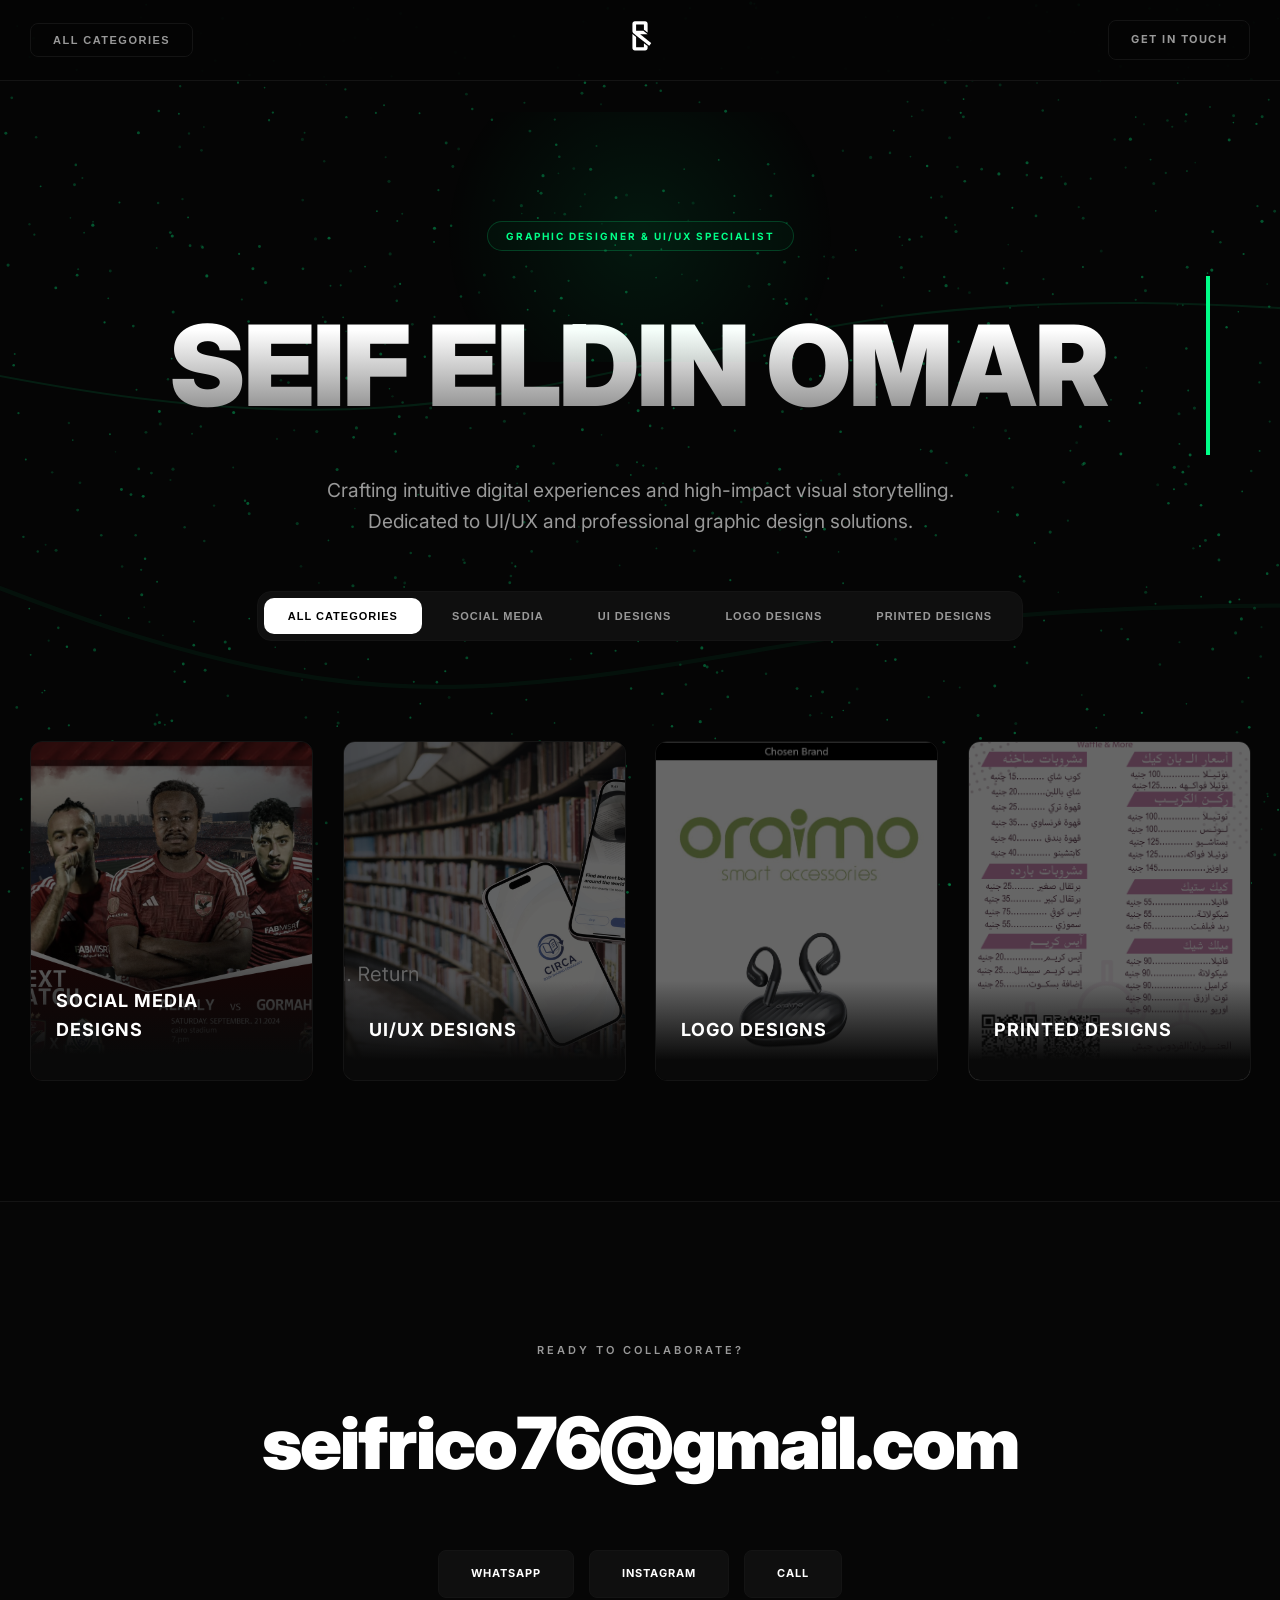
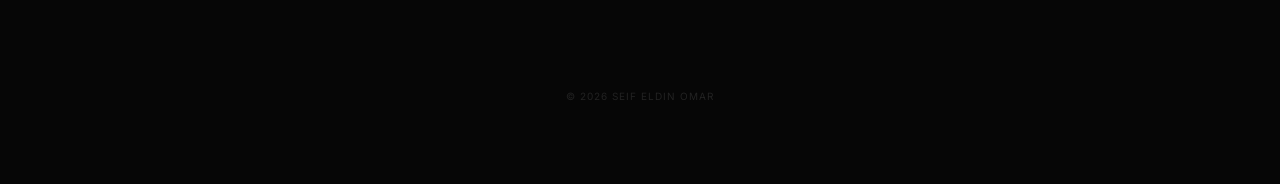
==== commit d14d4ca3: ".." ====
--- a/index.html
+++ b/index.html
@@ -40,12 +40,6 @@
         </svg>
         <svg class="bg-curve curve-2" viewBox="0 0 1440 320" xmlns="http://www.w3.org/2000/svg">
             <path fill="none" stroke="rgba(0, 255, 136, 0.05)" stroke-width="4" d="M0,64L80,96C160,128,320,192,480,202.7C640,213,800,171,960,149.3C1120,128,1280,128,1360,128L1440,128"></path>
-        </svg>
-        <svg class="bg-rocket" viewBox="0 0 24 24" fill="none" stroke="var(--accent)" stroke-width="1.5" stroke-linecap="round" stroke-linejoin="round" xmlns="http://www.w3.org/2000/svg">
-            <path d="M4.5 16.5c-1.5 1.26-2 5-2 5s3.74-.5 5-2c.71-.84.7-2.13-.09-2.91a2.18 2.18 0 0 0-2.91-.09z"></path>
-            <path d="m12 15-3-3a22 22 0 0 1 2-3.95A12.88 12.88 0 0 1 22 2c0 2.72-.78 7.5-6 11a22.35 22.35 0 0 1-4 2z"></path>
-            <path d="M9 12H4s.55-3.03 2-4c1.62-1.08 5 0 5 0"></path>
-            <path d="M12 15v5s3.03-.55 4-2c1.08-1.62 0-5 0-5"></path>
         </svg>
     </div>
 
--- a/style.css
+++ b/style.css
@@ -67,32 +67,6 @@
 .curve-1 { top: 20%; animation: floatCurve 15s ease-in-out infinite alternate; }
 .curve-2 { bottom: 10%; animation: floatCurve 20s ease-in-out infinite alternate-reverse; }
 
-.bg-rocket {
-    position: absolute;
-    width: 120px;
-    height: 120px;
-    top: 15%;
-    right: 10%;
-    opacity: 0.15;
-    transform: rotate(15deg);
-    animation: floatRocket 8s ease-in-out infinite;
-}
-
-@keyframes floatCurve {
-    0% { transform: translateY(0) scaleY(1); }
-    100% { transform: translateY(30px) scaleY(1.1); }
-}
-
-@keyframes floatRocket {
-    0%, 100% { transform: translateY(0) rotate(15deg); }
-    50% { transform: translateY(-20px) rotate(20deg); }
-}
-
-/* حماية المحتوى عشان يفضل فوق النقط والخلفية */
-.main-content {
-    position: relative;
-    z-index: 10;
-}
 
 /* --- Splash Screen --- */
 #splash-screen {
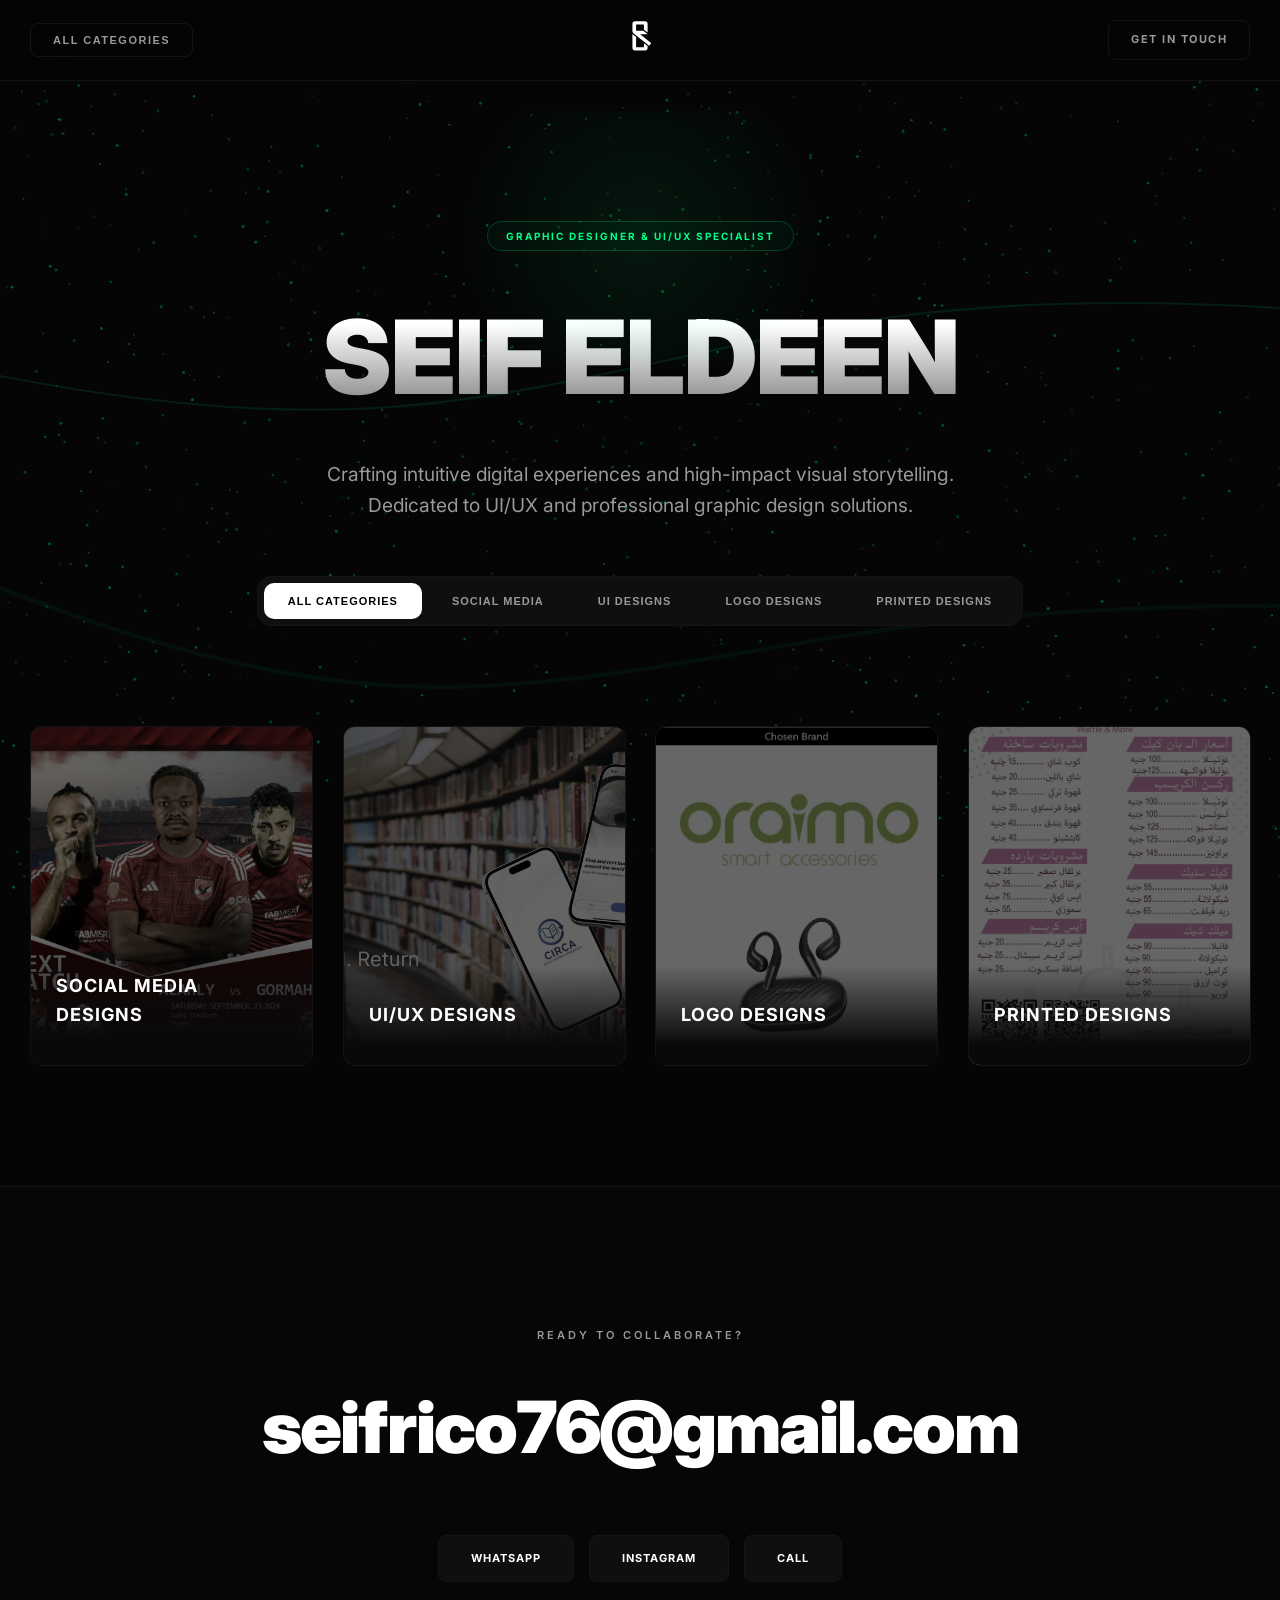
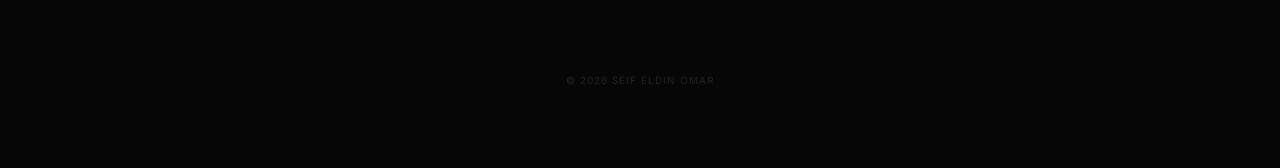
==== commit 3ddf7cee: "." ====
--- a/index.html
+++ b/index.html
@@ -71,7 +71,7 @@
                 <span class="badge" data-aos="fade-down" data-aos-duration="1000">Graphic Designer & UI/UX Specialist</span>
                 
                 <div class="typing-container">
-                    <h1 class="hero-title typing-text">SEIF ELDIN OMAR</h1>
+                    <h1 class="hero-title typing-text">SEIF ELDEEN</h1>
                 </div>
 
                 <p class="hero-bio" data-aos="fade-up" data-aos-delay="500" data-aos-duration="1000">
--- a/style.css
+++ b/style.css
@@ -229,28 +229,33 @@
 .typing-text {
     overflow: hidden; 
     white-space: nowrap; 
-    border-right: 4px solid var(--accent);
-    margin: 0 0 20px 0;
-    font-size: clamp(3rem, 10vw, 7rem); 
+    border-right: none;
+    margin: 0 auto 20px auto;
+    font-size: clamp(2.2rem, 8vw, 7rem); /* صغرنا الحجم الأدنى شوية عشان يتناسب مع الموبايل */
     font-weight: 900;
-    letter-spacing: -2px;
+    letter-spacing: -1px;
     background: linear-gradient(180deg, #ffffff 30%, #555555 100%);
     -webkit-background-clip: text;
     -webkit-text-fill-color: transparent;
-    width: 15ch; /* عدد حروف اسمك عشان يظبط بالمللي */
-    animation: typing 2.5s steps(15, end), blink-caret .75s step-end infinite;
-}
-
-@keyframes typing {
-    from { width: 0 }
-    to { width: 15ch } 
-}
-
-@keyframes blink-caret {
-    from, to { border-right-color: transparent }
-    50% { border-right-color: var(--accent); }
-}
-
+    width: 15ch; 
+    animation: typing 2.5s steps(15, end), ;
+    max-width: 100%; /* ضمان عدم تخطي حدود الشاشة */
+}
+
+/* تنسيق خاص للشاشات الصغيرة (الموبايل) عشان الاسم مايتقصش خالص */
+@media (max-width: 600px) {
+    .typing-text {
+        font-size: 7.5vw; /* بيصغر أوتوماتيك حسب عرض شاشة الموبايل بدقة */
+        width: 100%; /* ياخد عرض السطر من غير ما ينط بره */
+        white-space: normal; /* بيخليه ينزل سطر لو مساحة الموبايل صغيرة جداً */
+        border-right: none; /* بنلغي مؤشر الكتابة على الموبايل عشان ميبوظش الشكل لو نزل سطرين */
+        animation: none; /* بنلغي أنيميشن الكتابة على الموبايل عشان يظهر ثابت وواضح فوراً */
+    }
+    
+    .typing-container {
+        padding: 0 15px; /* مسافة أمان يمين وشمال الاسم */
+    }
+}
 .hero-bio {
     position: relative;
     z-index: 1;
